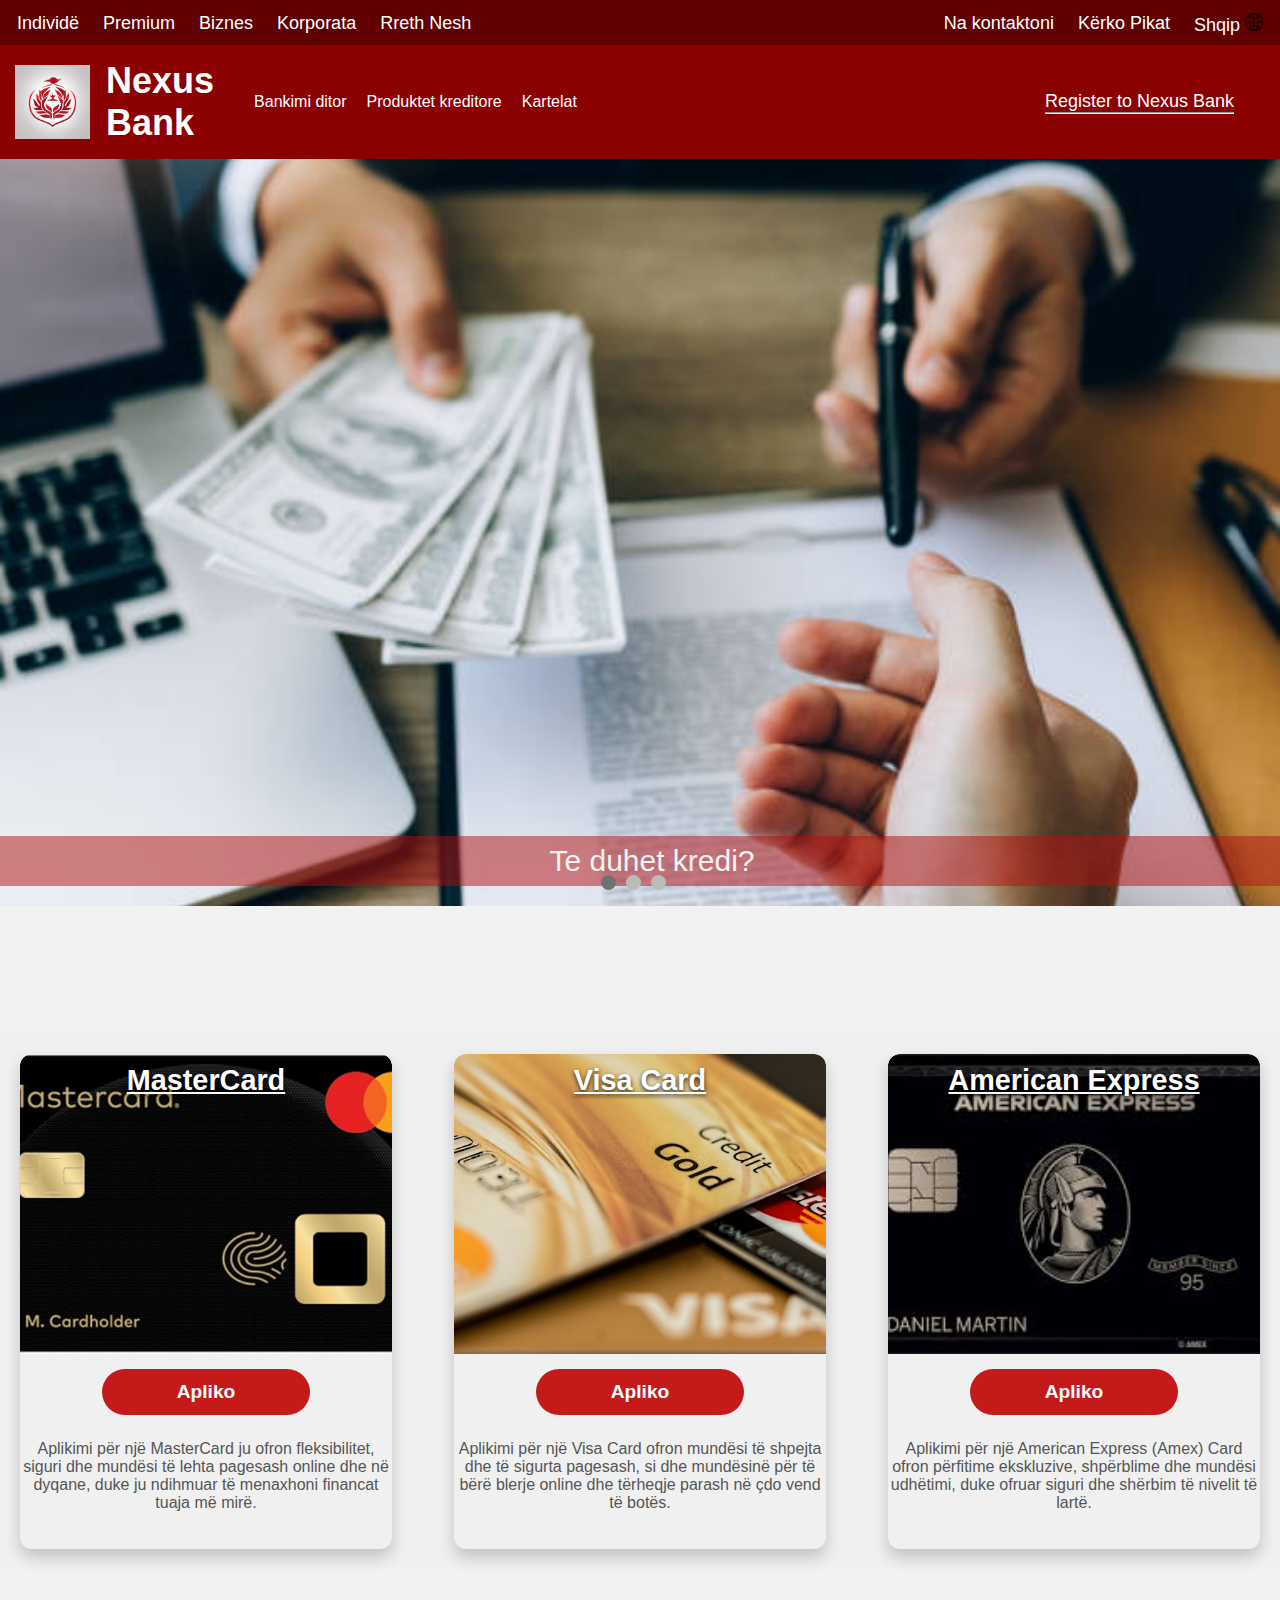
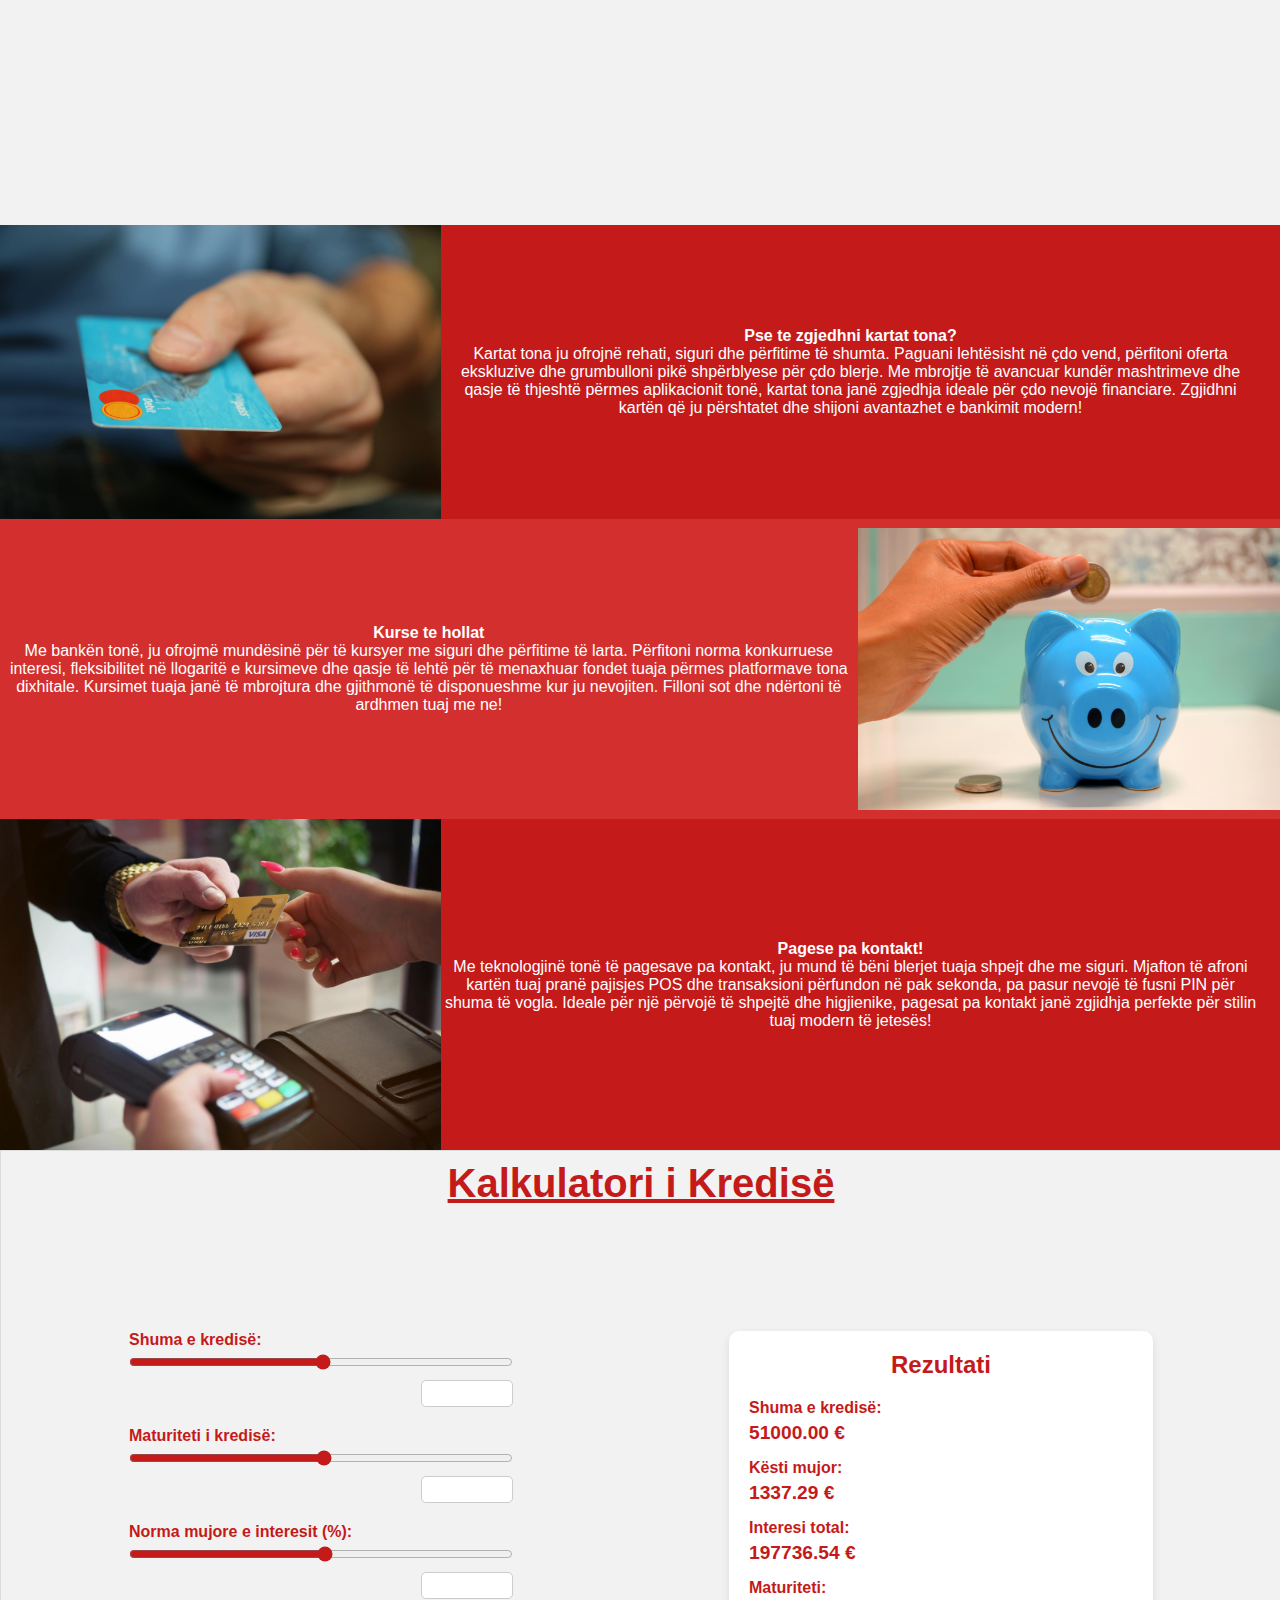
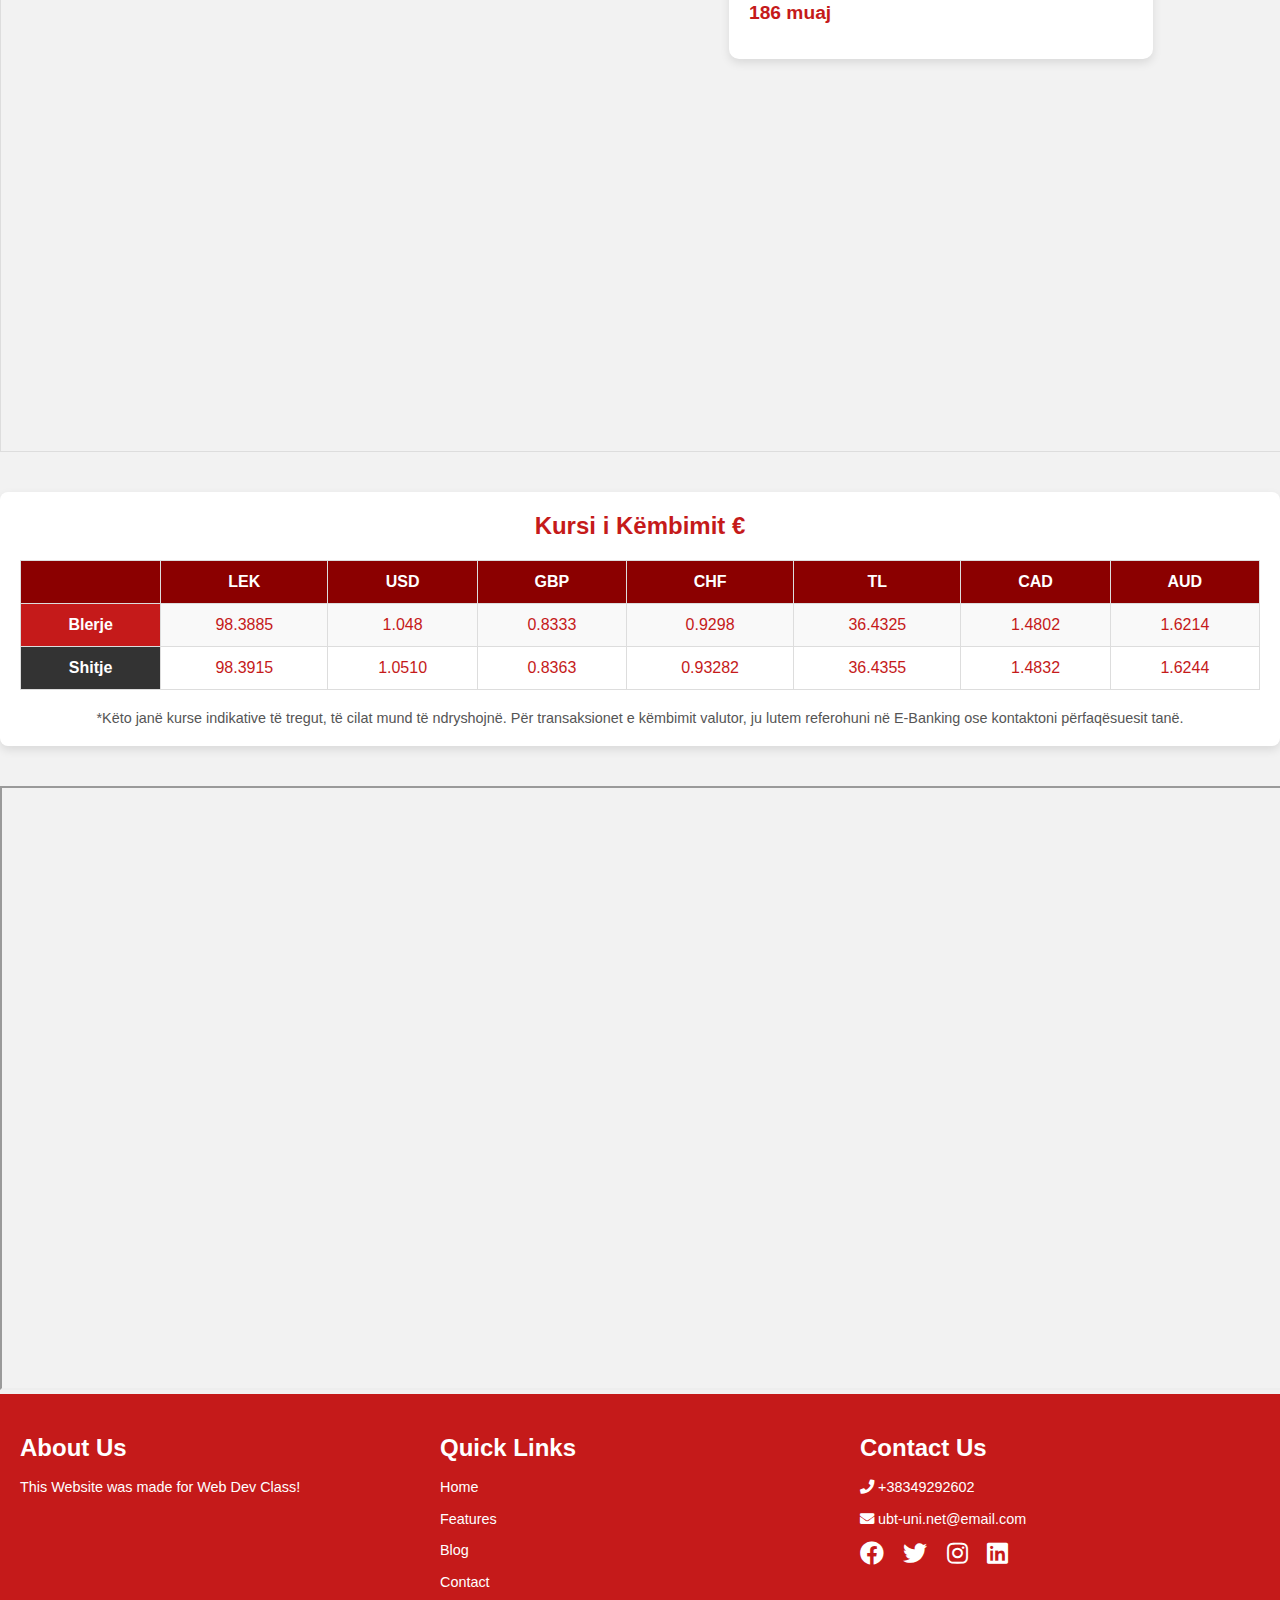
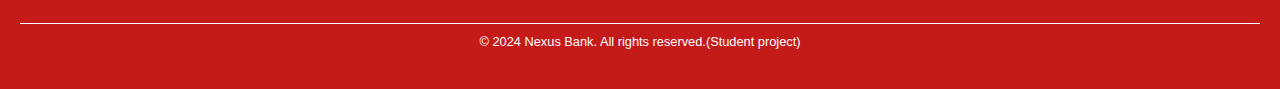
==== index.html @ 70f0bf5a "small changes" ====
<!DOCTYPE html>
<html lang="en">
<head>
    <meta charset="UTF-8">
    <meta name="viewport" content="width=device-width, initial-scale=1.0">
    <link rel="stylesheet" href="CSS/style.css">
    <link rel="stylesheet" href="https://cdnjs.cloudflare.com/ajax/libs/font-awesome/5.15.4/css/all.min.css">
    <title>Nexus Bank - Home</title>
</head>
<body>
    <div id="nav-bar">
        <ul id="nav-bar-ul1">
            <li><a href="index.html">Individë</a></li>
            <li><a href="">Premium</a></li>
            <li><a href="">Biznes</a></li>
            <li><a href="">Korporata</a></li>
            <li><a href="">Rreth Nesh</a></li>
        </ul>

        <ul id="nav-bar-ul2">
           <a href="kontakt.html"> <li>Na kontaktoni</li></a>
            <li><a href="pikat.html">Kërko Pikat</a></li>
            <li>Shqip <img src="images/world.png" alt="" width="18px" ></li>
        </ul>
    </div>

    <!-- ==================== header ================================= -->

    <div id="header">
        
        <img id="header-img" src="images/logo.png" alt="Nexus Logo" width="75px">
        <ul id="header-ul1">
            <li><h1>Nexus</h1></li>
            <li><h1>Bank</h1></li>
        </ul>
        
        <ul id="header-ul2">
            <li><a href="">Bankimi ditor</a></li>
            <li><a href="">Produktet kreditore</a></li>
            <li><a href="">Kartelat</a></li>
        </ul>

        <div id="register">
            <a href="">Register to Nexus Bank</a>
            <hr>
        </div>
    </div>

    <!-- ----------------------------------------------------------------- Slide show ---------------------------------------------------- -->

    <div class="slideshow-container">
        <div class="mySlides fade">
           
            <img src="images/header.jpg" alt="Slide 1">
            <div class="text">Te duhet kredi?</div>
        </div>
        <div class="mySlides fade">
           
            <img src="images/header2.jpg" alt="Slide 2">
            <div class="text">Eja merre me interesin me te vogel</div>
        </div>
        <div class="mySlides fade">
         
            <img src="images/header3.jpg" alt="Slide 3">
            <div class="text">Tek ne, banka me e mire</div>
        </div>
    </div>
    <div class="dots-container">
        <span class="dot"></span>
        <span class="dot"></span>
        <span class="dot"></span>
    </div>

    <div id="kards-section">
        <div class="kard">
            <div class="kard-image-container">
                <img src="images/Master.jpg" alt="Master Card">
                <h1 class="h1-general">MasterCard</h1>
            </div>
            <button class="apply-btn">Apliko</button>
            <p>
                Aplikimi për një MasterCard ju ofron fleksibilitet, siguri dhe mundësi të lehta pagesash online dhe në dyqane, duke ju ndihmuar të menaxhoni financat tuaja më mirë.
            </p>
        </div>
    
        <div class="kard">
            <div class="kard-image-container">
                <img src="images/visa.jpg" alt="Visa Card">
                <h1 class="h1-general">Visa Card</h1>
            </div>
            <button class="apply-btn">Apliko</button>
            <p>
                Aplikimi për një Visa Card ofron mundësi të shpejta dhe të sigurta pagesash, si dhe mundësinë për të bërë blerje online dhe tërheqje parash në çdo vend të botës.
            </p>
        </div>
    
        <div class="kard">
            <div class="kard-image-container">
                <img src="images/amex.jpeg" alt="American Express">
                <h1 class="h1-general">American Express</h1>
            </div>
            <button class="apply-btn">Apliko</button>
            <p>
                Aplikimi për një American Express (Amex) Card ofron përfitime ekskluzive, shpërblime dhe mundësi udhëtimi, duke ofruar siguri dhe shërbim të nivelit të lartë.
            </p>
        </div>
    </div>
    <!-- bruh what? -->
    <div id="Services" >
        <ul style="list-style-type: none;">
            <div class="ServicesContainer">
                <img src="images/Services.jpg" alt="Services">
                    <li id="wrap"> 
                <div id="wrap"> <b>Pse te zgjedhni kartat tona?</b><br> Kartat tona ju ofrojnë rehati, siguri dhe përfitime të shumta. Paguani lehtësisht në çdo vend, përfitoni oferta ekskluzive dhe grumbulloni pikë shpërblyese për çdo blerje. Me mbrojtje të avancuar kundër mashtrimeve dhe qasje të thjeshtë përmes aplikacionit tonë, kartat tona janë zgjedhja ideale për çdo nevojë financiare. Zgjidhni kartën që ju përshtatet dhe shijoni avantazhet e bankimit modern!</div></li>
                </div>
              
        
     <div class=" ServicesContainerRight">
             <div id="wrap"><li><b>Kurse te hollat</b><br> Me bankën tonë, ju ofrojmë mundësinë për të kursyer me siguri dhe përfitime të larta. Përfitoni norma konkurruese interesi, fleksibilitet në llogaritë e kursimeve dhe qasje të lehtë për të menaxhuar fondet tuaja përmes platformave tona dixhitale. Kursimet tuaja janë të mbrojtura dhe gjithmonë të disponueshme kur ju nevojiten. Filloni sot dhe ndërtoni të ardhmen tuaj me ne!</li>
              </div>
                <img src="images/Savings.jpg" alt="Savings">
    </div>
    <div class="ServicesContainer" id="Us">
        <img src="images/NoContact.jpg "alt="Contactless">
           <div id="wrap">
              <li id="wrap"><b>Pagese pa kontakt! <br></b> Me teknologjinë tonë të pagesave pa kontakt, ju mund të bëni blerjet tuaja shpejt dhe me siguri. Mjafton të afroni kartën tuaj pranë pajisjes POS dhe transaksioni përfundon në pak sekonda, pa pasur nevojë të fusni PIN për shuma të vogla. Ideale për një përvojë të shpejtë dhe higjienike, pagesat pa kontakt janë zgjidhja perfekte për stilin tuaj modern të jetesës!</li>
            </ul>
          </div>
    </div>
</div>
<!-- Kalkulatori i interesit kujdessssss -->
<div id="Kalkulatori">
    <h1 class="h1-general">Kalkulatori i Kredisë</h1>
    <div id="TeDhenat">
        <div class="input-group">
            <label for="shuma-kredise">Shuma e kredisë:</label>
            <input type="range" id="shuma-kredise" min="1000" max="100000" step="1000">
            <input type="number" id="shuma-value" min="1000" max="100000" step="1000">
        </div>
        <div class="input-group">
            <label for="maturiteti-kredise">Maturiteti i kredisë:</label>
            <input type="range" id="maturiteti-kredise" min="6" max="360" step="6">
            <input type="number" id="maturiteti-value" min="6" max="360" step="6">
        </div>
        <div class="input-group">
            <label for="norma-interesit">Norma mujore e interesit (%):</label>
            <input type="range" id="norma-interesit" min="0.1" max="5" step="0.1">
            <input type="number" id="norma-value" min="0.1" max="5" step="0.1">
        </div>
    </div>
    <div id="Rezultati">
        <div id="RezMajtas">
            <h2>Rezultati</h2>
            <p>Shuma e kredisë:</p>
            <span id="shuma-output">-</span>
            <p>Kësti mujor:</p>
            <span id="kesti-output">-</span>
            <p>Interesi total:</p>
            <span id="interesi-output">-</span>
            <p>Maturiteti:</p>
            <span id="maturiteti-output">-</span>
        </div>
    </div>
</div>
<div class="kontenieri-kembimit">
    <h2>Kursi i Këmbimit <span class="simboli-valuta">€</span></h2>
    <table class="tabela-kembimit">
        <thead>
            <tr class="koka">
                <th></th>
                <th>LEK</th>
                <th>USD</th>
                <th>GBP</th>
                <th>CHF</th>
                <th>TL</th>
                <th>CAD</th>
                <th>AUD</th>
            </tr>
        </thead>
        <tbody>
            <tr>
                <td class="blerje">Blerje</td>
                <td>98.3885</td>
                <td>1.048</td>
                <td>0.8333</td>
                <td>0.9298</td>
                <td>36.4325</td>
                <td>1.4802</td>
                <td>1.6214</td>
            </tr>
            <tr>
                <td class="shitje">Shitje</td>
                <td>98.3915</td>
                <td>1.0510</td>
                <td>0.8363</td>
                <td>0.93282</td>
                <td>36.4355</td>
                <td>1.4832</td>
                <td>1.6244</td>
            </tr>
        </tbody>
    </table>
    <p class="shpjegim">
        *Këto janë kurse indikative të tregut, të cilat mund të ndryshojnë. Për transaksionet e këmbimit valutor, ju lutem referohuni në E-Banking ose kontaktoni përfaqësuesit tanë.
    </p>
</div>
<div id="google-map">
    <iframe 
        src="https://www.google.com/maps/embed?pb=!1m18!1m12!1m3!1d1744.7927805994777!2d21.14742556350628!3d42.65330236146237!2m3!1f0!2f0!3f0!3m2!1i1024!2i768!4f13.1!3m3!1m2!1s0x13549ef3f69baacb%3A0xf864a269cc75e908!2sDukagjini%20Residence!5e0!3m2!1sen!2s!4v1732571826972!5m2!1sen!2s"
        width="100%"
        height="600px"

        allowfullscreen=""
        loading="lazy"
        referrerpolicy="no-referrer-when-downgrade">
    </iframe>
</div>
<footer>
    <div class="footer-container">
        
        <div class="footer-section about">
            <h2>About Us</h2>
            <p>This Website was made for Web Dev Class!</p>
        </div>

       
        <div class="footer-section links">
            <h2>Quick Links</h2>
            <ul>
                <li><a href="#">Home</a></li>
                <li><a href="#">Features</a></li>
                <li><a href="#">Blog</a></li>
                <li><a href="#">Contact</a></li>
            </ul>
        </div>

        
        <div class="footer-section contact">
            <h2>Contact Us</h2>
            <p><i class="fas fa-phone"></i> +38349292602</p>
            <p><i class="fas fa-envelope"></i> ubt-uni.net@email.com</p>
            <div class="socials">
                <a href="#"><i class="fab fa-facebook"></i></a>
                <a href="#"><i class="fab fa-twitter"></i></a>
                <a href="#"><i class="fab fa-instagram"></i></a>
                <a href="#"><i class="fab fa-linkedin"></i></a>
            </div>
        </div>
    </div>

    
    <div class="footer-bottom">
        <p>&copy; 2024 Nexus Bank. All rights reserved.(Student project)</p>
    </div>
</footer>

    <script src="JS/script.js"></script>
</body>
</html>
---- CSS/style.css ----
html{
    scroll-behavior: smooth;
}
a{
    text-decoration: none;
}
* {
    margin: 0;
    padding: 0;
    color: white;
}

body {
    font-family: Arial, Helvetica, sans-serif;
    background-color: #f2f2f2;
    overflow-x: hidden;
}

#nav-bar {
    background-color: #600000;
    font-size: large;
    display: flex;
    justify-content: space-between;
}

#nav-bar ul{
    list-style-type: none;
    display: flex;
    padding: 5px;
}

#nav-bar li{
    padding: 8px 12px 4px 12px;
}

#nav-bar li:hover {
    background-color:#7e0000;
    border-radius: 15px;
}

/* --------------------------------- Header --------------------------------------------------------------------------- */

#header {
    background-color: #8B0000;
    display: flex;
    font-size: large;
    align-items: center;
    /* justify-content:flex-end; */
}

#header-ul1,#header-ul2,#header-img{
    padding: 15px;
}

#header-ul1{
    list-style-type: none;
    padding-left: 1px;
}

#header-ul2{
    list-style-type: none;
    display: flex;
}

#header-ul2 li{
    padding: 10px;
    font-size:medium;
}

#header-ul2 li:hover {
    background-color: #a10d0d;
    border-radius: 15px;
}

#register {
    margin-left: auto;
    margin-right: 4vh;
    padding: 10px;
    border-radius: 15px; 
}

#register:hover{
    background-color: #a10d0d;
}

#register:active{
    background-color: rgb(122, 16, 16);
}

#header-ul2 li:active{
    background-color: rgb(122, 16, 16);
}

/* ------------------------------------------------------------------------------------------------------------------------------------- */


/* Slideshow */
.slideshow-container {
    position: relative;
    max-width: 100%;
    height: 83vh; 
    overflow: hidden;
    display: flex;
    justify-content: center;
    align-items: center;
}

.slideshow-container img {
    width: 100%; 
    height: 100%;
    object-fit: cover; 
    display: block;
    border-radius: 0;
}

.mySlides {
    display: none;
    width: 100%;
    height: 100%;
}

.text {
    color: #f2f2f2;
    font-size: 30px;
    padding: 8px 12px;
    position: absolute;
    bottom: 20px;
    width: 100%;
    text-align: center;
    background-color: rgba(177, 16, 16, 0.5);
}

.dots-container {
    display: flex;
    justify-content: center;
    position: absolute;
    bottom: 10px;
    width: 99%;
}

.dot {
    cursor: pointer;
    height: 15px;
    width: 15px;
    margin: 0 5px;
    background-color: #bbb;
    border-radius: 50%;
    display: inline-block;
    transition: background-color 0.6s ease;
}

.active, .dot:hover {
    background-color: #717171;
}

.fade {
    animation-name: fade;
    animation-duration: 1.5s;
}
/* qikko osht per kredit kardat*/
#kards-section {
    margin-top: 10%;
    display: flex;
    flex-wrap: wrap;
    justify-content: space-between;
    gap: 20px;
    padding: 20px;
    background-color: #f0f0f0;
    text-align: center;
}

.kard {
    flex: 1;
    max-width: 30%;
    min-width: 280px;
    position: relative;
    overflow: hidden;
    border-radius: 12px;
    box-shadow: 0 8px 16px rgba(0, 0, 0, 0.2);
    background-color: transparent; 
    transition: transform 0.3s ease, box-shadow 0.3s ease;
    
}

.kard:hover {
    transform: translateY(-10px);
    box-shadow: 0 16px 32px rgba(0, 0, 0, 0.3);
    
}

.kard-image-container {
    position: relative;
    width: 100%;
    height: 300px; 
    overflow: hidden;
    border-radius: 12px 12px 0 0;
}

.kard-image-container img {
    width: 100%;
    height: 100%;
    object-fit: cover; 
}

.kard-image-container h1 {
    position: absolute;
    bottom: 10px;
    left: 50%;
    transform: translateX(-50%);
    font-size: 1.8em;
    color: white;
    text-shadow: 0 2px 4px rgba(0, 0, 0, 0.8);
    margin: 0;
    z-index: 2;
}

.apply-btn {
    margin: 15px auto;

    padding: 12px 20%; 
    background-color: rgb(197, 26, 26);
    color: white;
    font-size: 1.2em;
    font-weight: bold;
    border: none;
    border-radius: 40px;
    cursor: pointer;
    transition: background-color 0.3s ease, transform 0.3s ease;
}

.apply-btn:hover {
    background-color: rgb(172, 25, 25);
    transform: scale(1.05);
}

.kard p {
    margin: 10px 0 0;
    font-size: 1em;
    color: #555;
    padding-bottom: 10%;
}
/* qitu osht per services */
#Services{
    margin-top: 20%;
    background-color:  #C51A1A;
    color: white;
}
#Services img{
    margin: 0;
    padding: 0;
    max-width: 35%;
    object-fit: contain;

}
.ServicesContainer {
    display: flex;
    justify-content: flex-end;
    align-items: center;     
    
    padding-right: 20px; 
    text-wrap: wrap;

}
#wrap    {
    text-align: center;
    text-wrap: wrap;
   }
.ServicesContainerRight {

 
    background-color:#D32F2F ;
    color: white;
    display: flex;
    justify-content: space-between; 
    align-items: center; 
    height: 300px;
    /* padding: 0 20px; */

}
.ServicesContainerRight img {
    margin: 0;
    padding: 0;
    width: 33%;
   
}
/* Kalkulatori */
#Kalkulatori {
    width: 100%;
    height: 100vh;
    display: flex;
    flex-direction: column;
    align-items: center;
    justify-content: center;
    position: relative;
    color: rgb(197, 26, 26); /* Primary accent color */
    border: 1px solid #ddd; /* Small border for visual separation */
}

/* Header */
.h1-general {
    font-size: 2.5em;
    color: rgb(197, 26, 26);
    text-align: center;
    text-decoration: underline;
    position: absolute;
    top: 10px;
    width: 100%;
}

/* Input section (right side) */
#TeDhenat {
    position: absolute;
    left: 10%; 
    top: 20%;
    width: 30%;
}

.input-group {
    margin-bottom: 20px;
    display: flex;
    flex-direction: column;
}

label {
    font-weight: bold;
    color: rgb(197, 26, 26); 
    margin-bottom: 5px;
}

input[type="range"] {
    width: 100%;
    margin-bottom: 10px;
    accent-color: rgb(197, 26, 26); 
}

input[type="number"] {
    width: 80px;
    padding: 5px;
    border: 1px solid #ccc;
    border-radius: 5px;
    color: rgb(197, 26, 26);
    text-align: right;
    margin-left: auto; 
}


#Rezultati {
    position: absolute;
    right: 10%; 
    top: 20%;
    width: 30%;
    background-color: white;
    color: rgb(197, 26, 26);
    
    border-radius: 10px;
    padding: 20px;
    box-shadow: 0 4px 10px rgba(0, 0, 0, 0.1);
}

#RezMajtas {
    display: flex;
    flex-direction: column;
}

#Rezultati h2 {
    text-align: center;
    margin-bottom: 20px;
    color: rgb(197, 26, 26); 
}

#Rezultati p {
    font-weight: bold;
    color: rgb(197, 26, 26); 

    margin-bottom: 5px;
}

#Rezultati span {
    font-size: 1.2em;
    font-weight: bold;
    color: rgb(197, 26, 26); 
    margin-bottom: 15px;
}
/* Kembimi */

.kontenieri-kembimit {
    /* max-width: 800px; */
    margin: 40px auto;
    padding: 20px;
    background-color: #fff;
    border-radius: 8px;
    box-shadow: 0 4px 10px rgba(0, 0, 0, 0.1);
}



.kontenieri-kembimit h2 {
    text-align: center;
    color: #C51A1A;
    margin-bottom: 20px;
}

.simboli-valuta {
    color: #C51A1A;
    font-weight: bold;
}

.tabela-kembimit {
    width: 100%;
    border-collapse: collapse;
    margin-bottom: 20px;
}

.tabela-kembimit th,
.tabela-kembimit td {
    text-align: center;
    padding: 12px;
    border: 1px solid #ddd;
    font-size: 1em;
    
}
.tabela-kembimit td {
color: #C51A1A;}
.tabela-kembimit .koka {
    background-color: #8B0000;
    color: white;
}

.tabela-kembimit .blerje {
    background-color: #C51A1A;
    color: white;
    font-weight: bold;
}

.tabela-kembimit .shitje {
    background-color: #333;
    color: white;
    font-weight: bold;
}

.tabela-kembimit tbody tr:nth-child(odd) {
    background-color: #f9f9f9;
}

.tabela-kembimit tbody tr:nth-child(even) {
    background-color: #fff;
}

.shpjegim {
    font-size: 0.9em;
    color: #555;
    text-align: center;
}

/*========================================================= footeri =========================================================*/

footer {
    background-color: rgb(197, 26, 26);
    color: #fff;
    padding: 40px 20px;
}

.footer-container {
    display: flex;
    flex-wrap: wrap;
    justify-content: space-between;
    gap: 20px;
}

.footer-section {
    flex: 1;
    min-width: 250px;
}

.footer-section h2 {
    font-size: 1.5em;
    margin-bottom: 15px;
}

.footer-section p,
.footer-section li {
    font-size: 0.9em;
    margin-bottom: 10px;
    line-height: 1.5;
}

.footer-section ul {
    list-style-type: none;
    padding: 0;
}

.footer-section a {
    text-decoration: none;
    color: #fff;
    transition: color 0.3s;
}

.footer-section a:hover {
    color: #ffd700; /* Golden hover effect */
}

.socials a {
    color: #fff;
    margin-right: 15px;
    font-size: 1.5em;
    transition: transform 0.3s;
}

.socials a:hover {
    transform: scale(1.2);
}

/* Footer Bottom */
.footer-bottom {
    text-align: center;
    margin-top: 20px;
    font-size: 0.8em;
    border-top: 1px solid #fff;
    padding-top: 10px;
    color: #ddd;
}
.scroll-to-top {
    position: fixed;
    bottom: 20px;
    right: 20px;
    background-color: rgb(197, 26, 26);
    color: #fff;
    border: none;
    border-radius: 50%;
    width: 40px;
    height: 40px;
    cursor: pointer;
    font-size: 1.2em;
    display: none;
    justify-content: center;
    align-items: center;
}
/* Per telefon rezulotion */

@keyframes fade {
    from {opacity: 0.4}
    to {opacity: 1}
}

@media (max-width: 768px) {
    .text {
        font-size: 14px;
    }
    #kards-section {
        flex-direction: column;
        align-items: center;
    }

    .kard {
        max-width: 90%;
    }
}
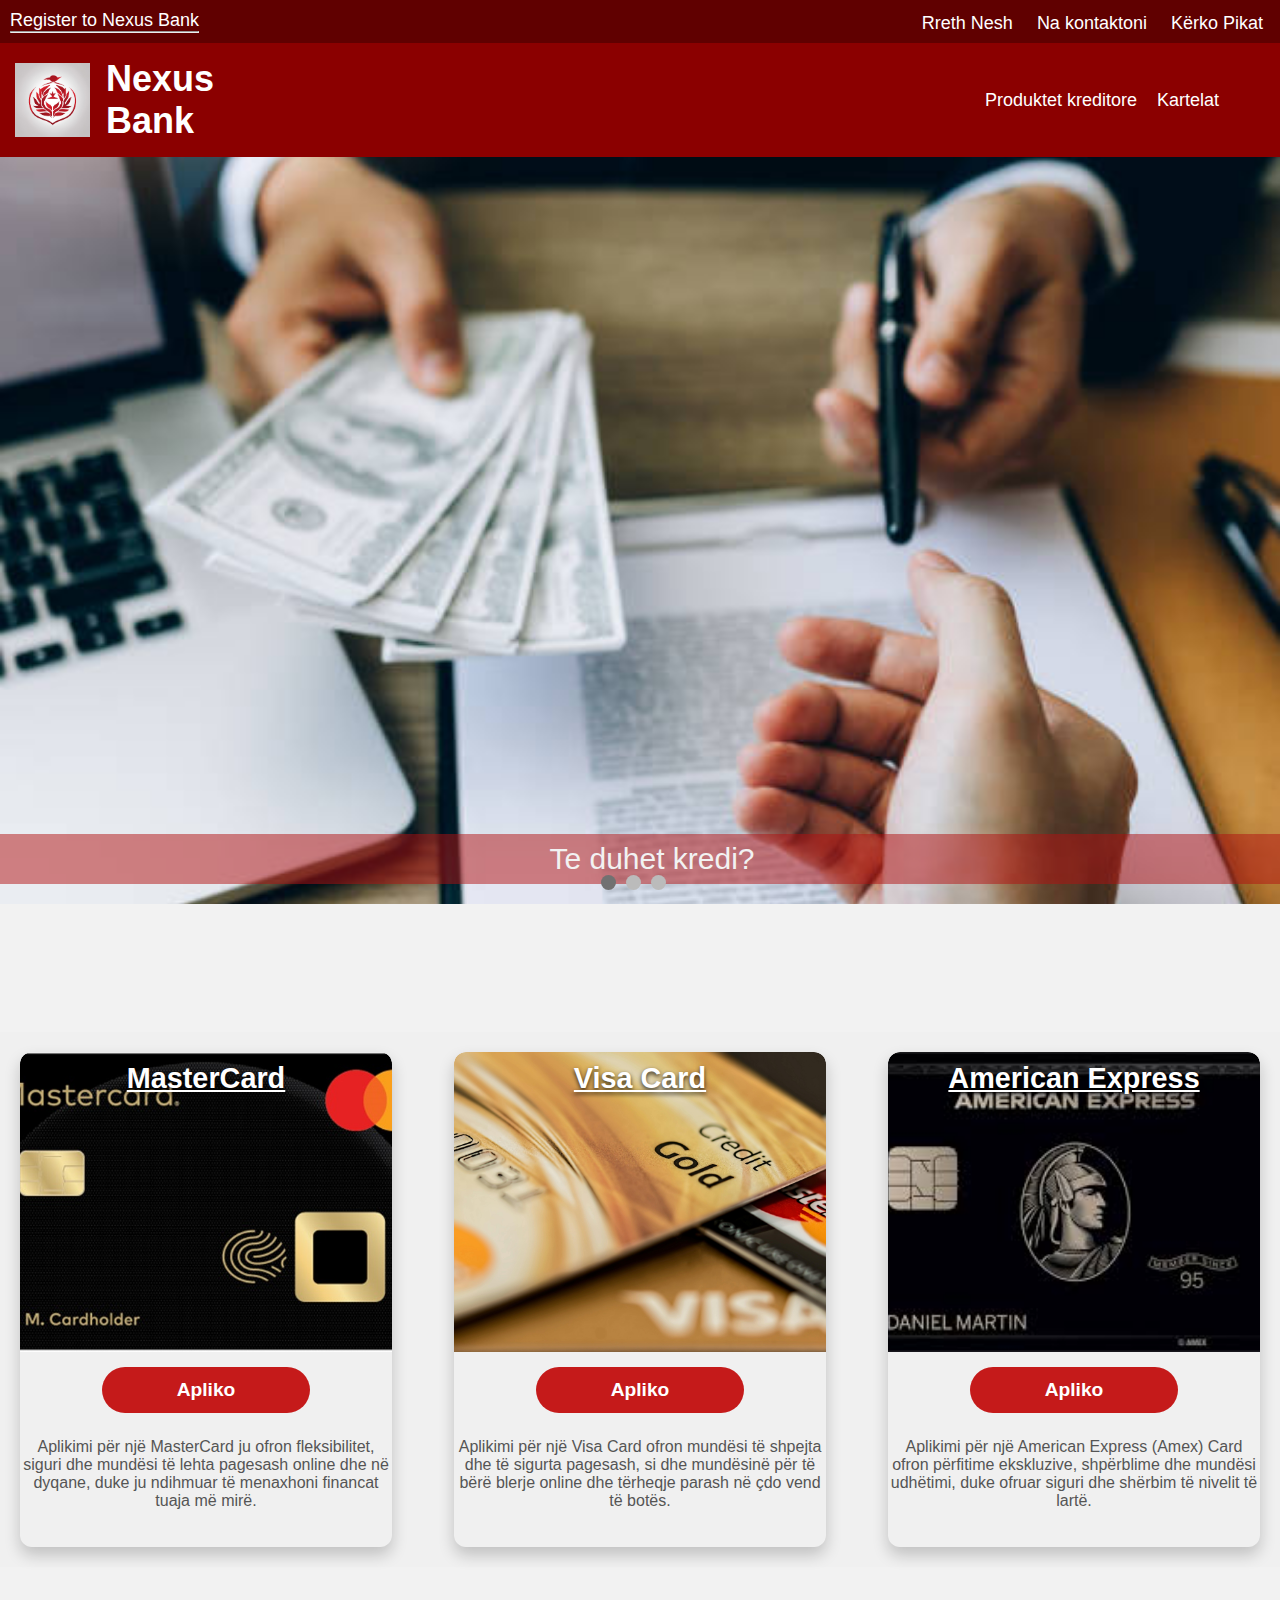
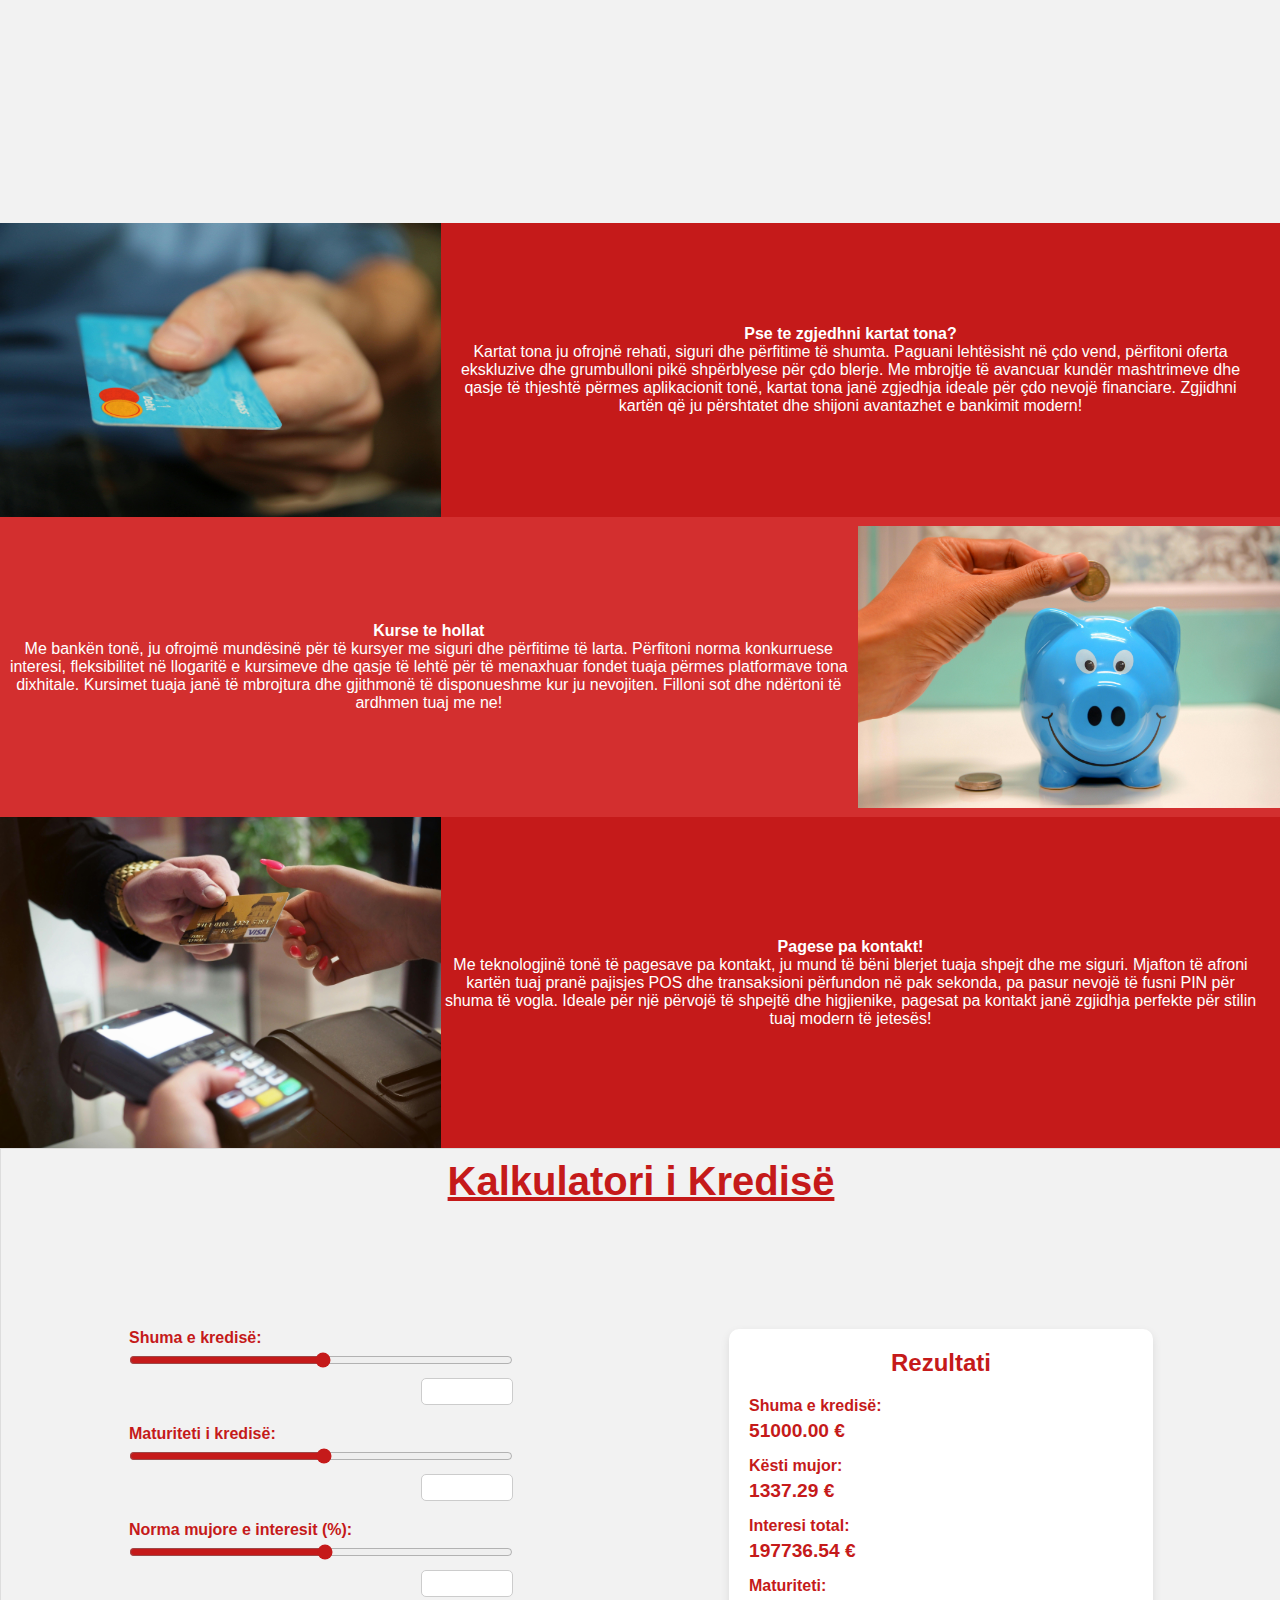
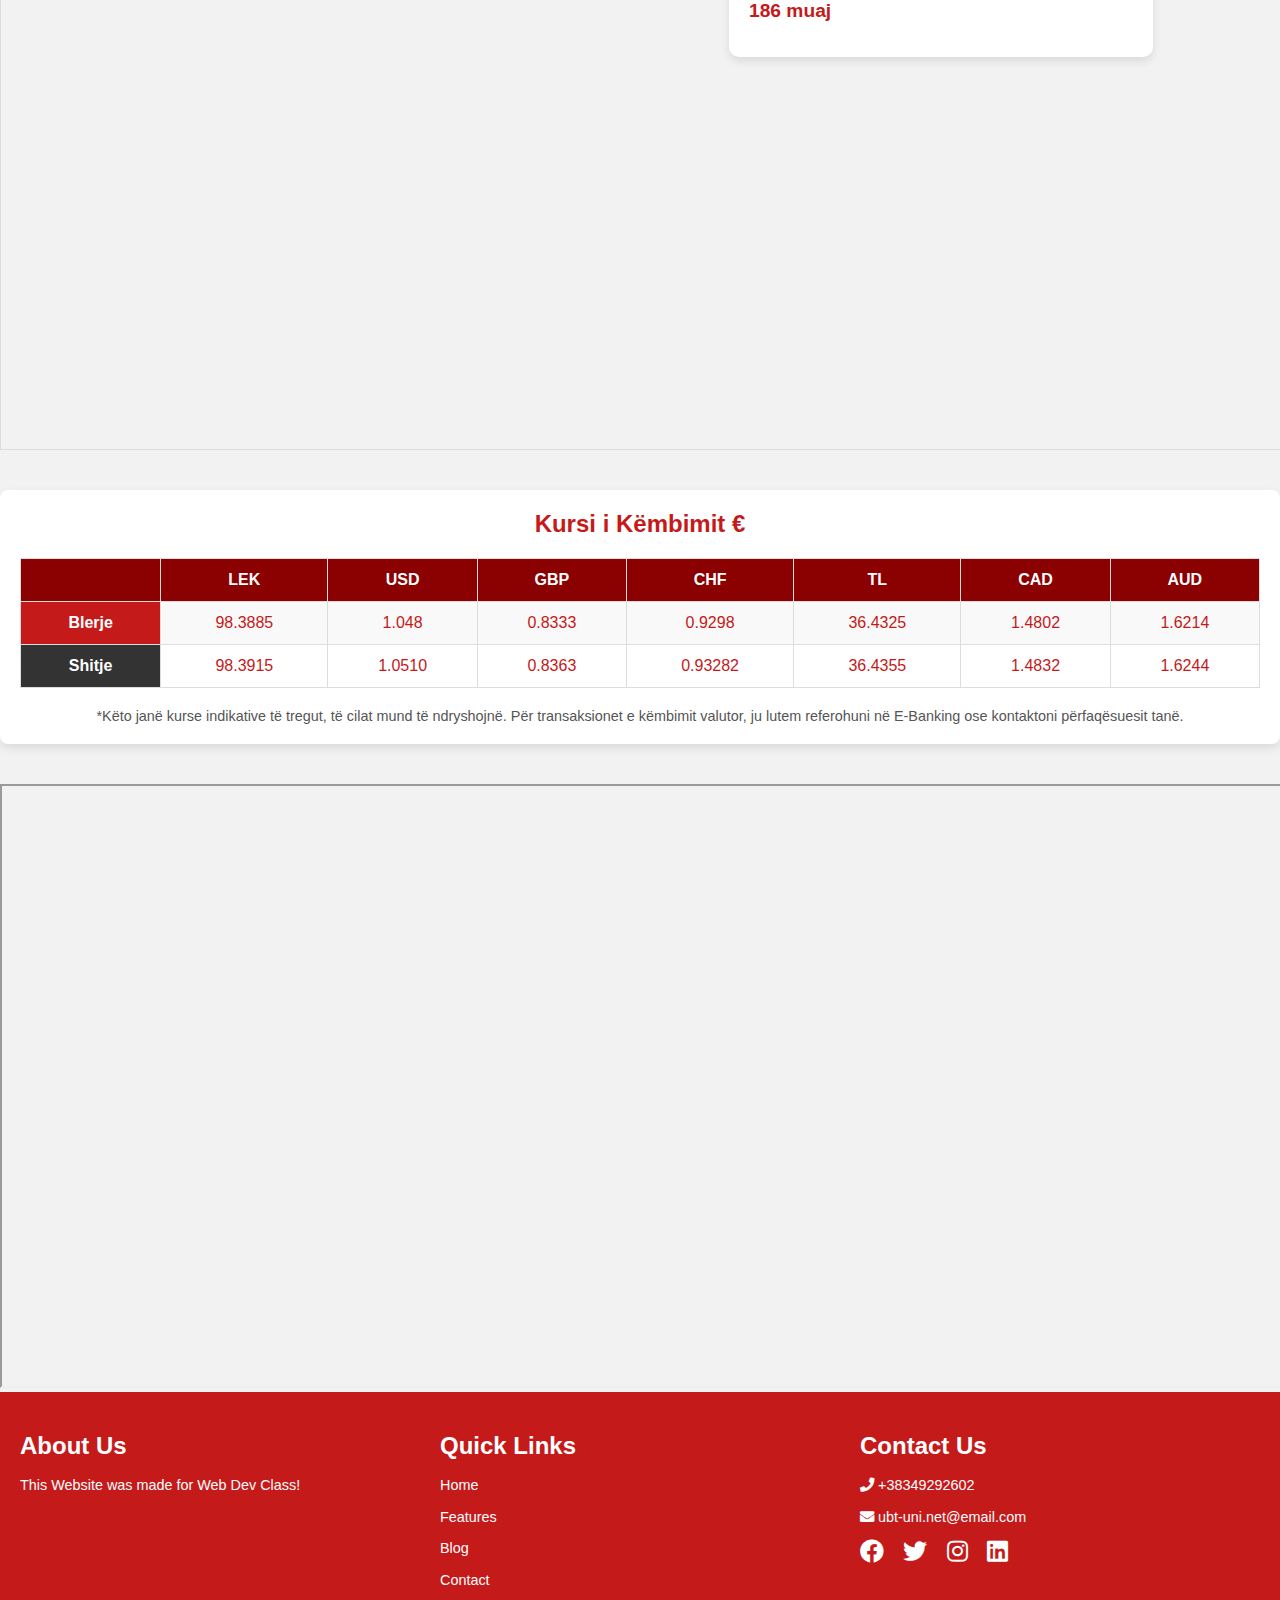
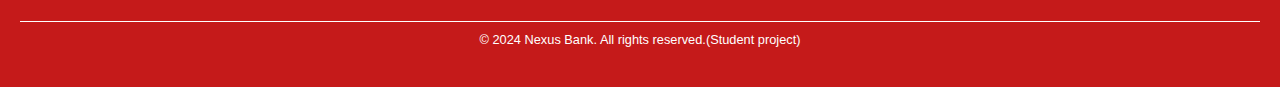
==== commit 40f77f5b: "updating navbar" ====
--- a/index.html
+++ b/index.html
@@ -8,26 +8,24 @@
     <title>Nexus Bank - Home</title>
 </head>
 <body>
+
+    <!-- ===================================== navbar ===================================== -->
+
     <div id="nav-bar">
-        <ul id="nav-bar-ul1">
-            <li><a href="index.html">Individë</a></li>
-            <li><a href="">Premium</a></li>
-            <li><a href="">Biznes</a></li>
-            <li><a href="">Korporata</a></li>
+        <div id="register">
+            <a href="">Register to Nexus Bank</a>
+            <hr>
+        </div>
+        <ul>
             <li><a href="">Rreth Nesh</a></li>
+            <li><a href="kontakt.html">Na kontaktoni</a></li>
+            <li><a href="pikat.html">Kërko Pikat</a></li>
         </ul>
-
-        <ul id="nav-bar-ul2">
-           <a href="kontakt.html"> <li>Na kontaktoni</li></a>
-            <li><a href="pikat.html">Kërko Pikat</a></li>
-            <li>Shqip <img src="images/world.png" alt="" width="18px" ></li>
-        </ul>
-    </div>
-
-    <!-- ==================== header ================================= -->
+    </div>
+
+    <!-- ===================================== header ===================================== -->
 
     <div id="header">
-        
         <img id="header-img" src="images/logo.png" alt="Nexus Logo" width="75px">
         <ul id="header-ul1">
             <li><h1>Nexus</h1></li>
@@ -35,15 +33,9 @@
         </ul>
         
         <ul id="header-ul2">
-            <li><a href="">Bankimi ditor</a></li>
             <li><a href="">Produktet kreditore</a></li>
-            <li><a href="">Kartelat</a></li>
+            <li><a href="cards.html">Kartelat</a></li>
         </ul>
-
-        <div id="register">
-            <a href="">Register to Nexus Bank</a>
-            <hr>
-        </div>
     </div>
 
     <!-- ----------------------------------------------------------------- Slide show ---------------------------------------------------- -->
--- a/CSS/style.css
+++ b/CSS/style.css
@@ -3,7 +3,7 @@
 }
 a{
     text-decoration: none;
-}
+} 
 * {
     margin: 0;
     padding: 0;
@@ -45,7 +45,6 @@
     display: flex;
     font-size: large;
     align-items: center;
-    /* justify-content:flex-end; */
 }
 
 #header-ul1,#header-ul2,#header-img{
@@ -60,11 +59,12 @@
 #header-ul2{
     list-style-type: none;
     display: flex;
+    margin-left: auto;
+    margin-right: 4vh;
 }
 
 #header-ul2 li{
     padding: 10px;
-    font-size:medium;
 }
 
 #header-ul2 li:hover {
@@ -72,24 +72,24 @@
     border-radius: 15px;
 }
 
+#header-ul2 li:active{
+    background-color: rgb(122, 16, 16);
+}
+
+
 #register {
-    margin-left: auto;
-    margin-right: 4vh;
     padding: 10px;
     border-radius: 15px; 
 }
 
 #register:hover{
-    background-color: #a10d0d;
+    background-color: #7e0000;
 }
 
 #register:active{
     background-color: rgb(122, 16, 16);
 }
 
-#header-ul2 li:active{
-    background-color: rgb(122, 16, 16);
-}
 
 /* ------------------------------------------------------------------------------------------------------------------------------------- */
 
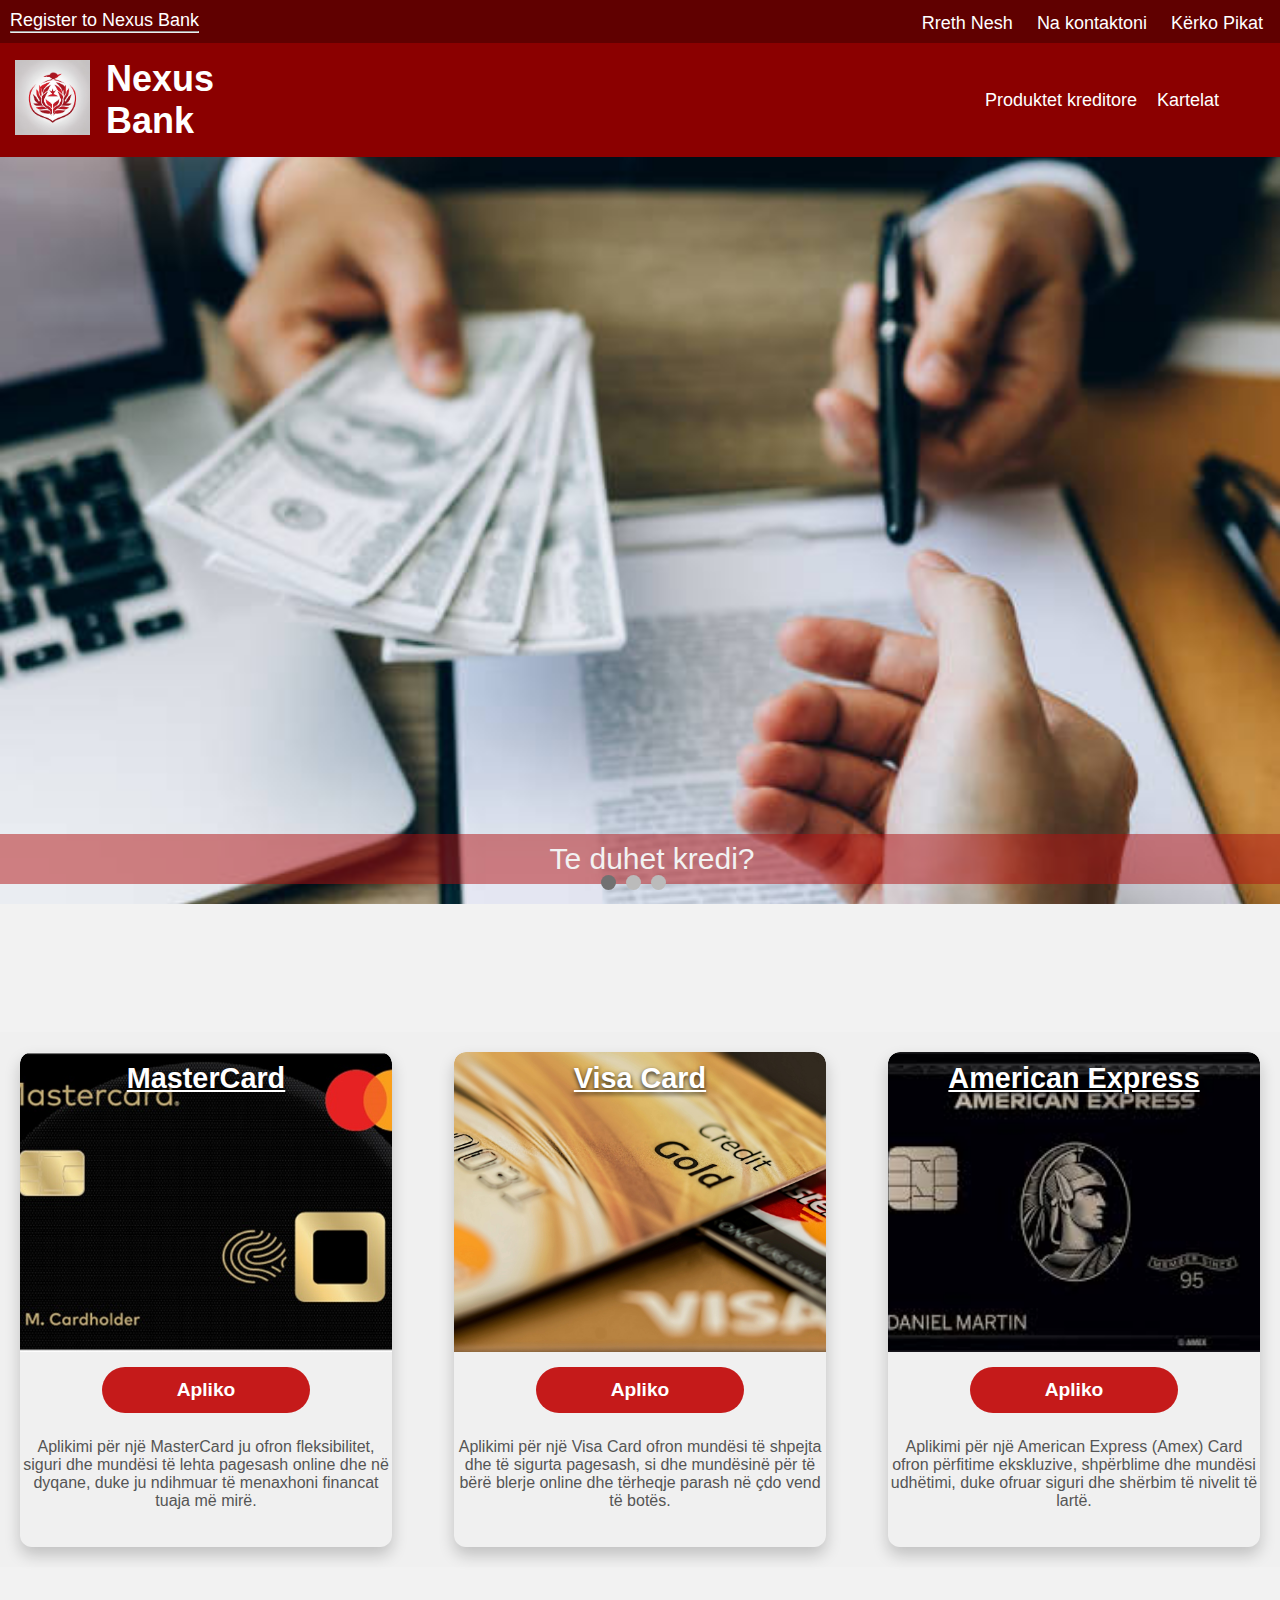
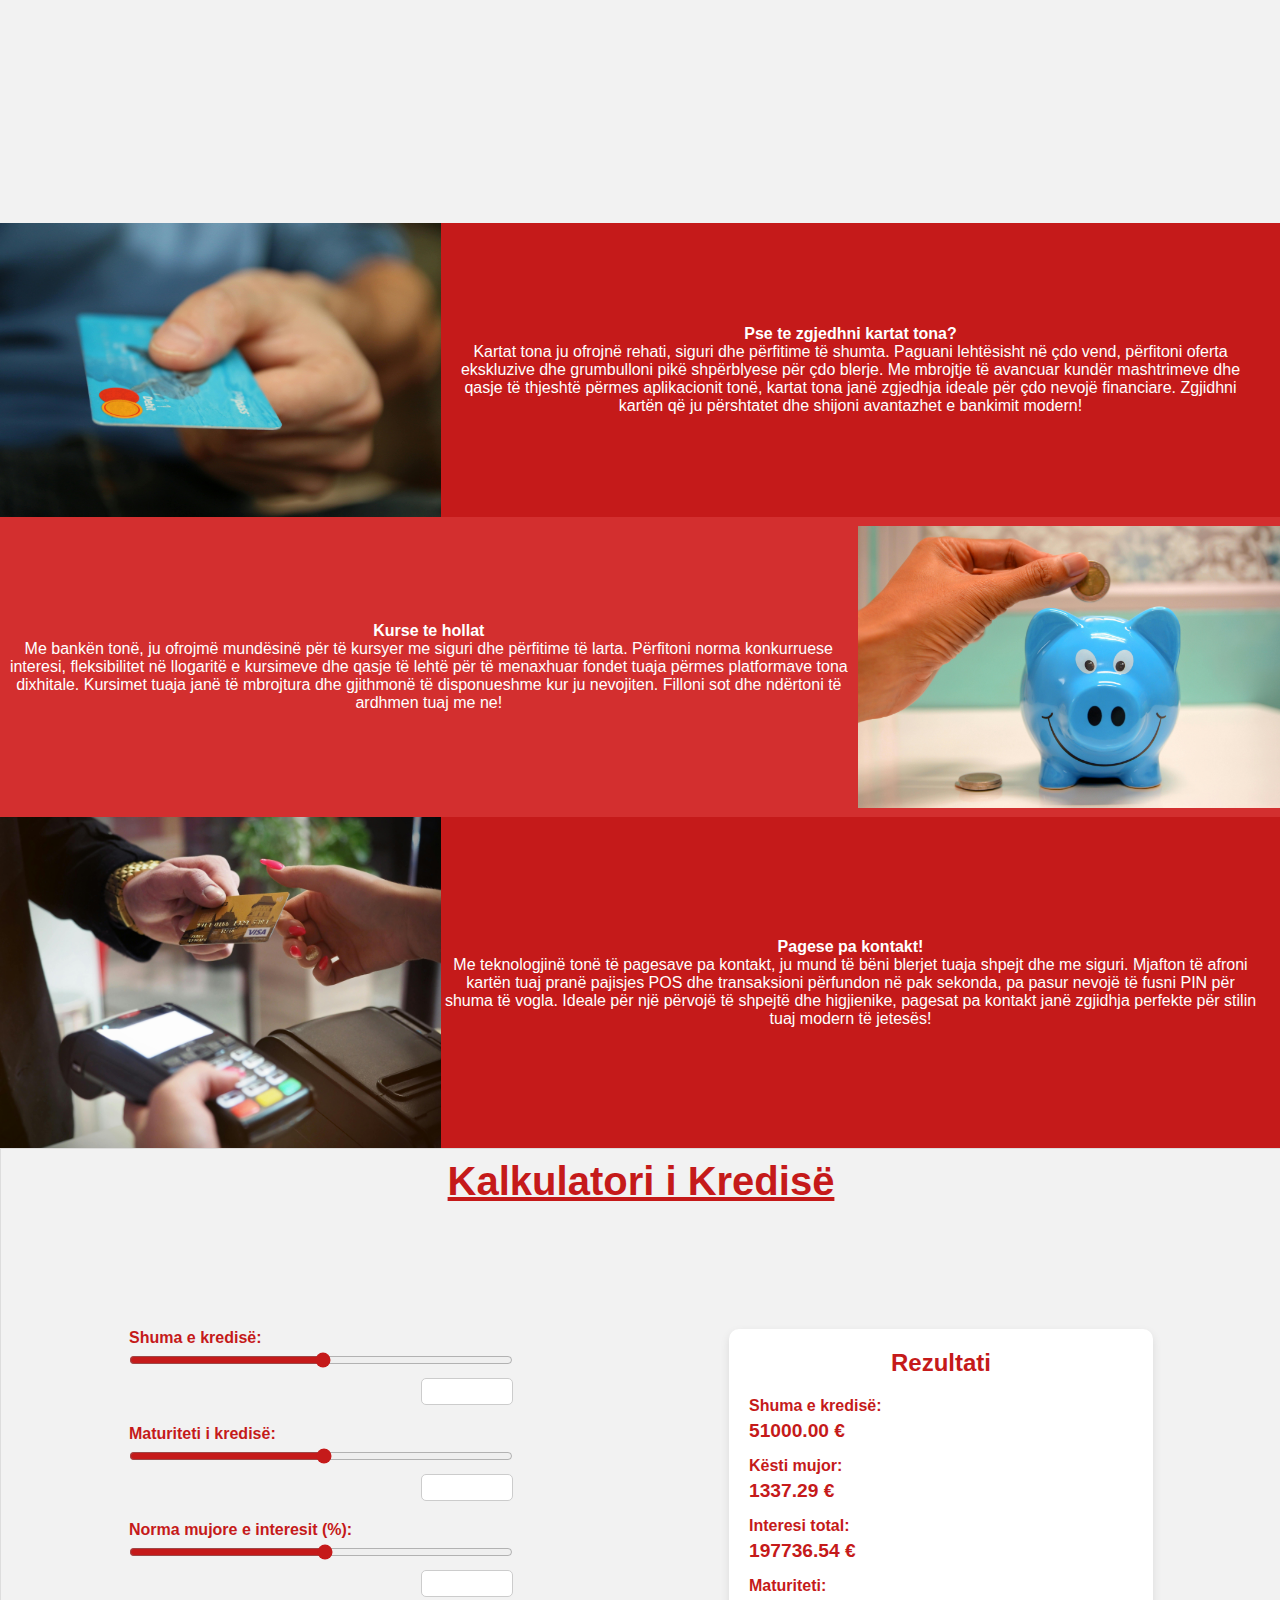
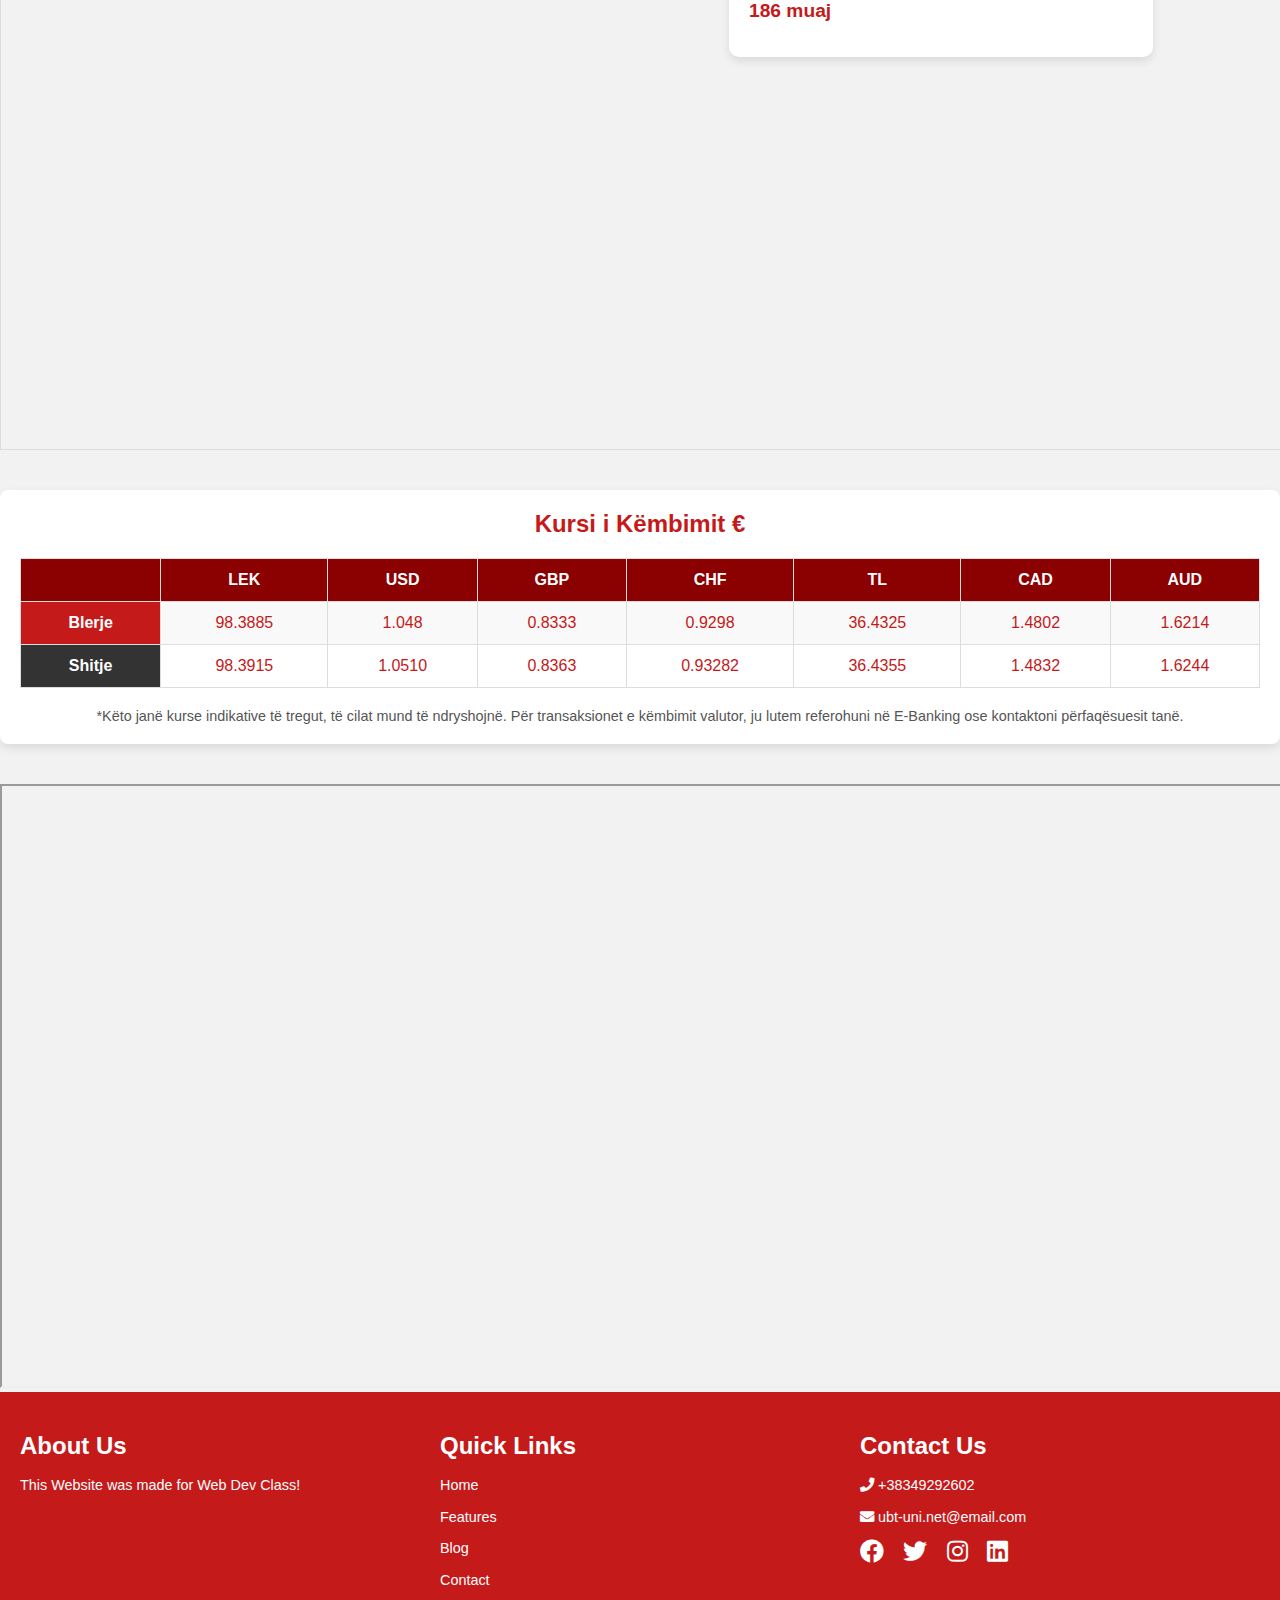
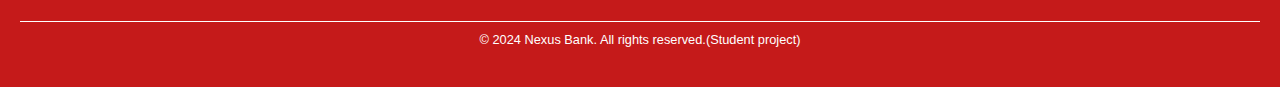
==== commit 34224dca: "updating navbar" ====
--- a/index.html
+++ b/index.html
@@ -26,7 +26,7 @@
     <!-- ===================================== header ===================================== -->
 
     <div id="header">
-        <img id="header-img" src="images/logo.png" alt="Nexus Logo" width="75px">
+        <a href="index.html"><img id="header-img" src="images/logo.png" alt="Nexus Logo" width="75px"></a>
         <ul id="header-ul1">
             <li><h1>Nexus</h1></li>
             <li><h1>Bank</h1></li>
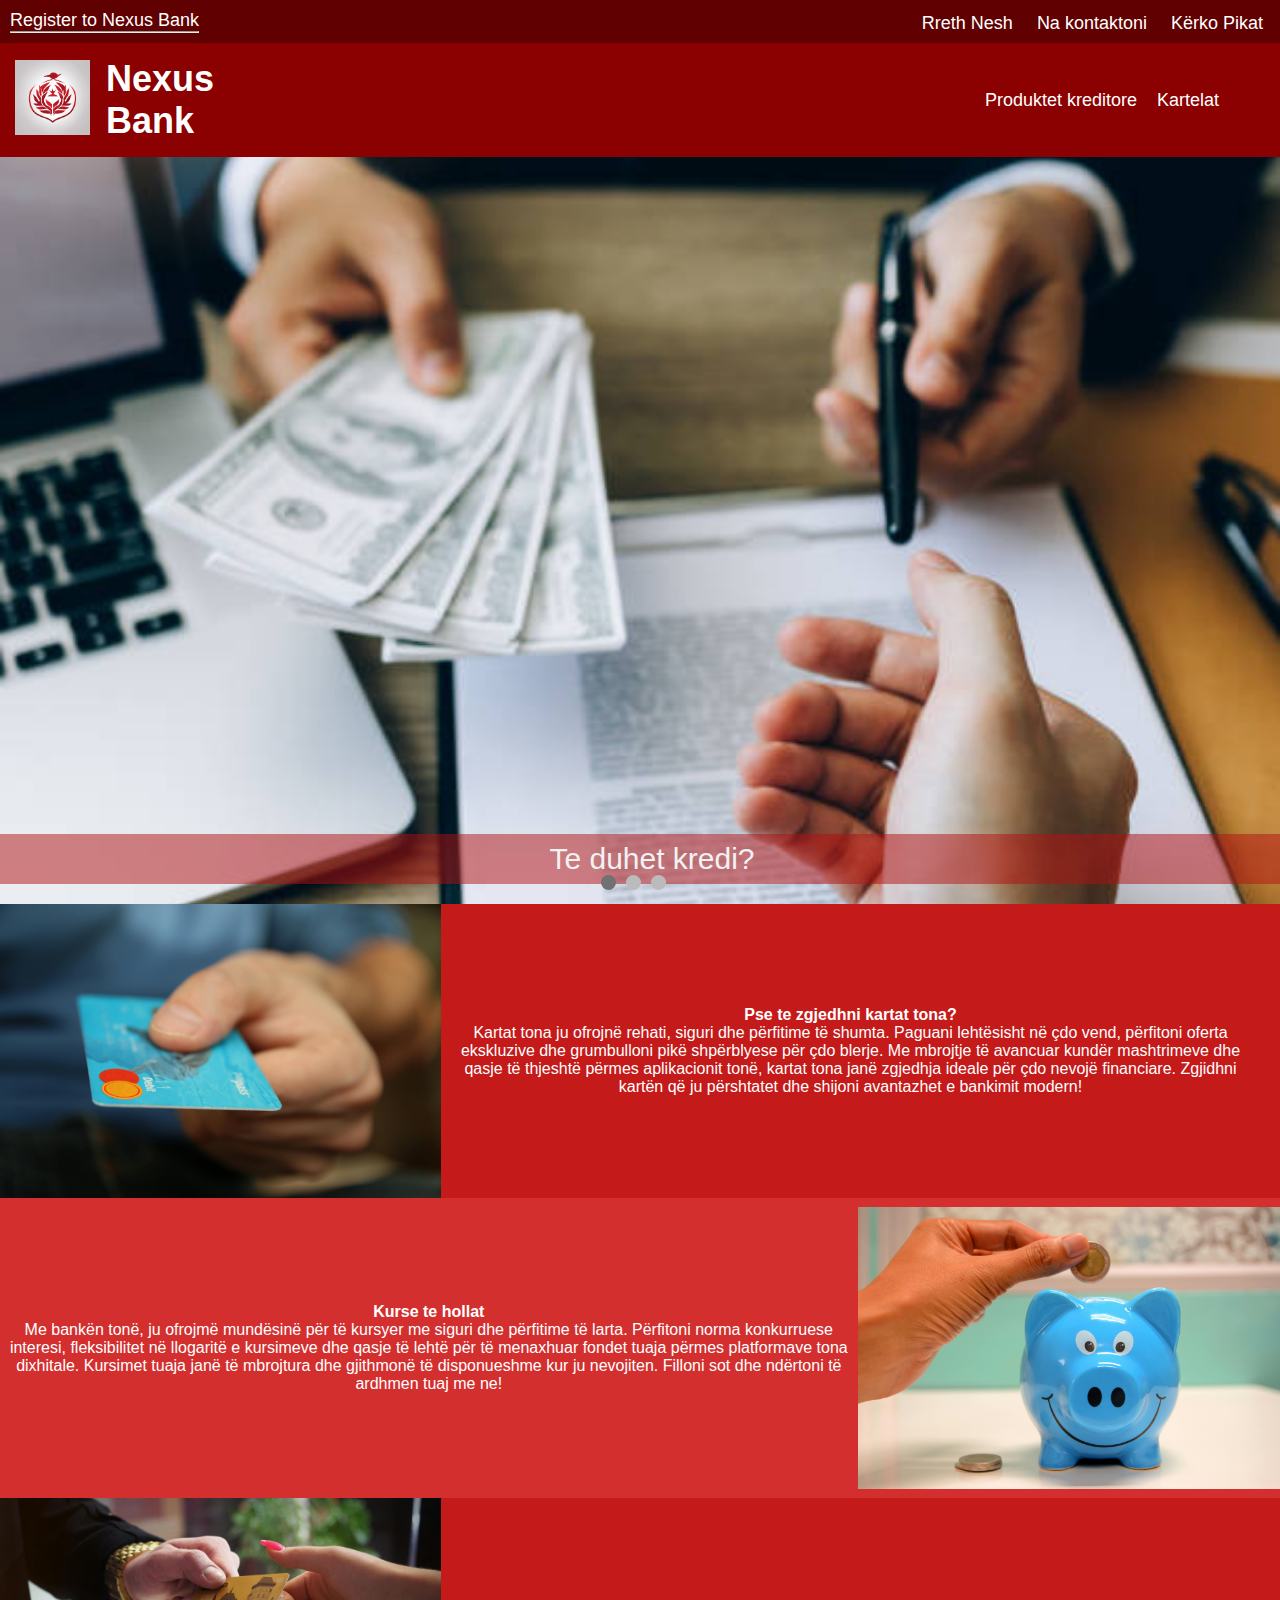
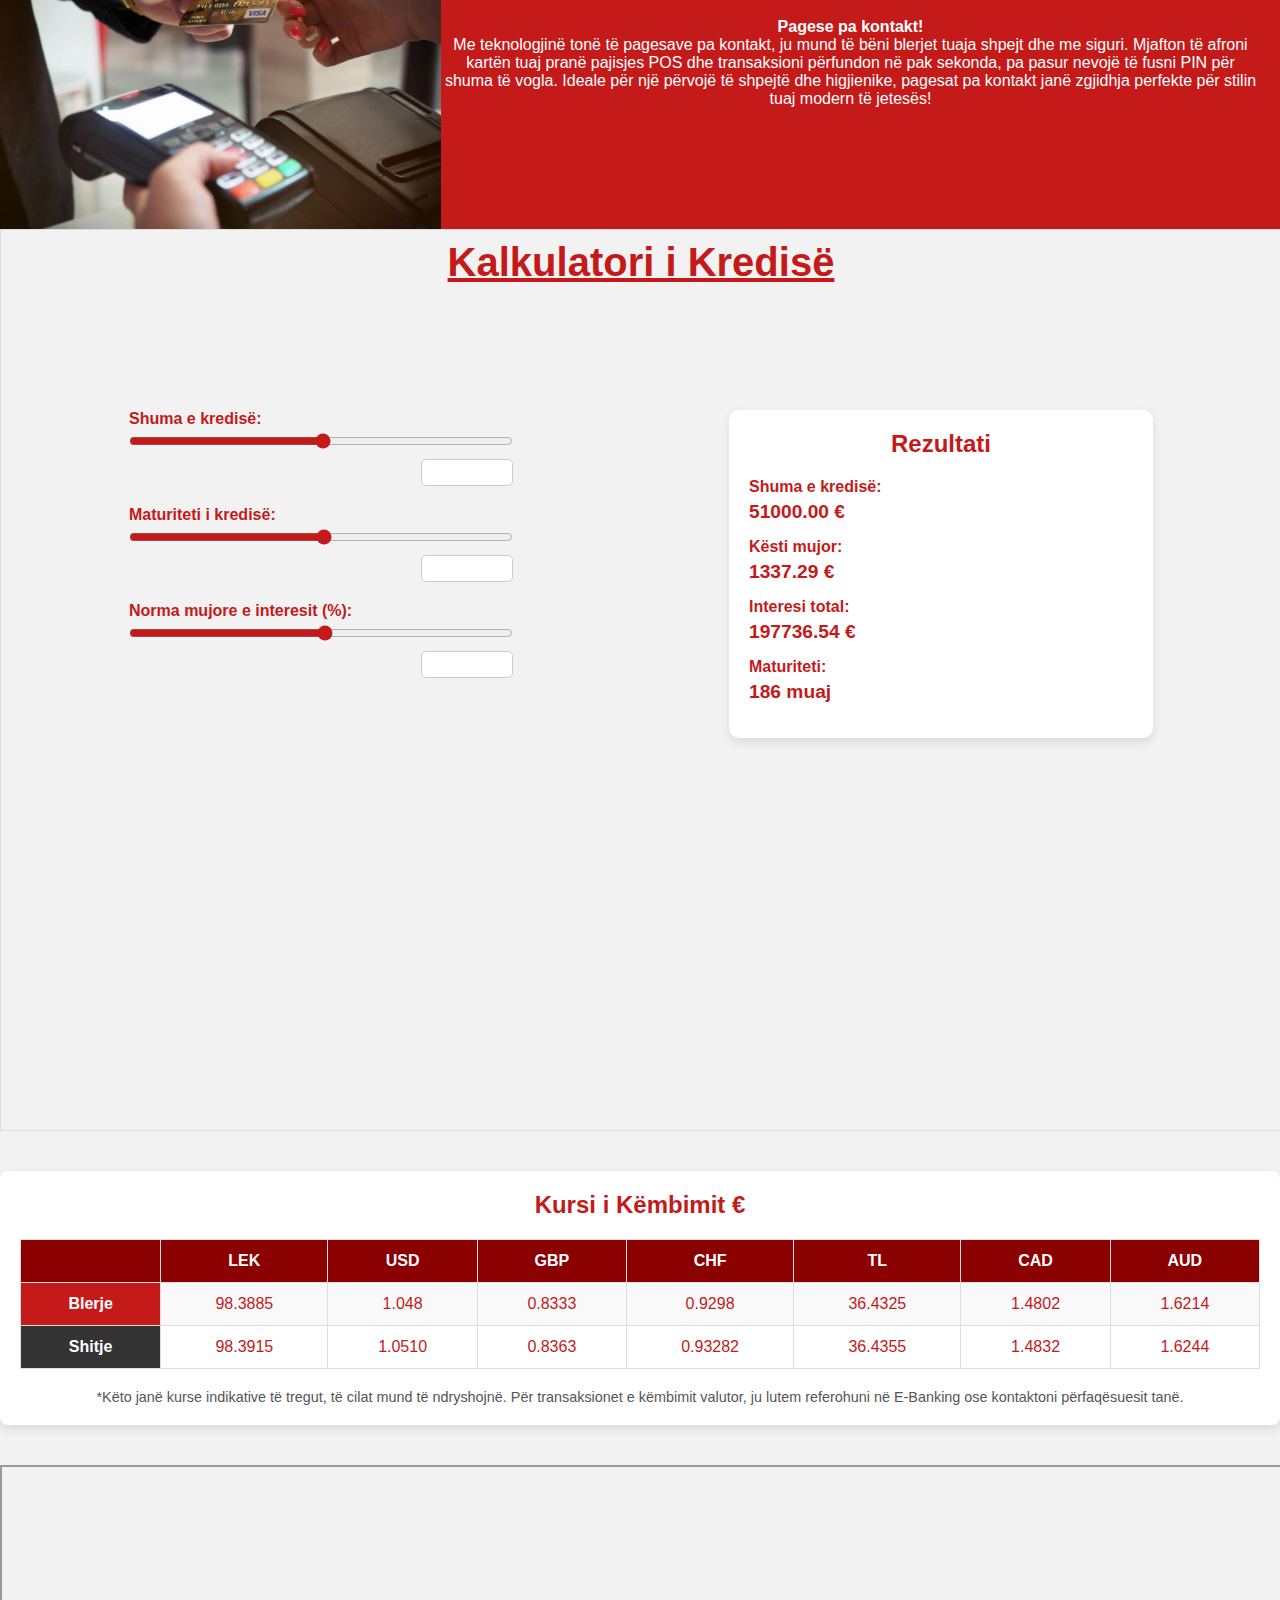
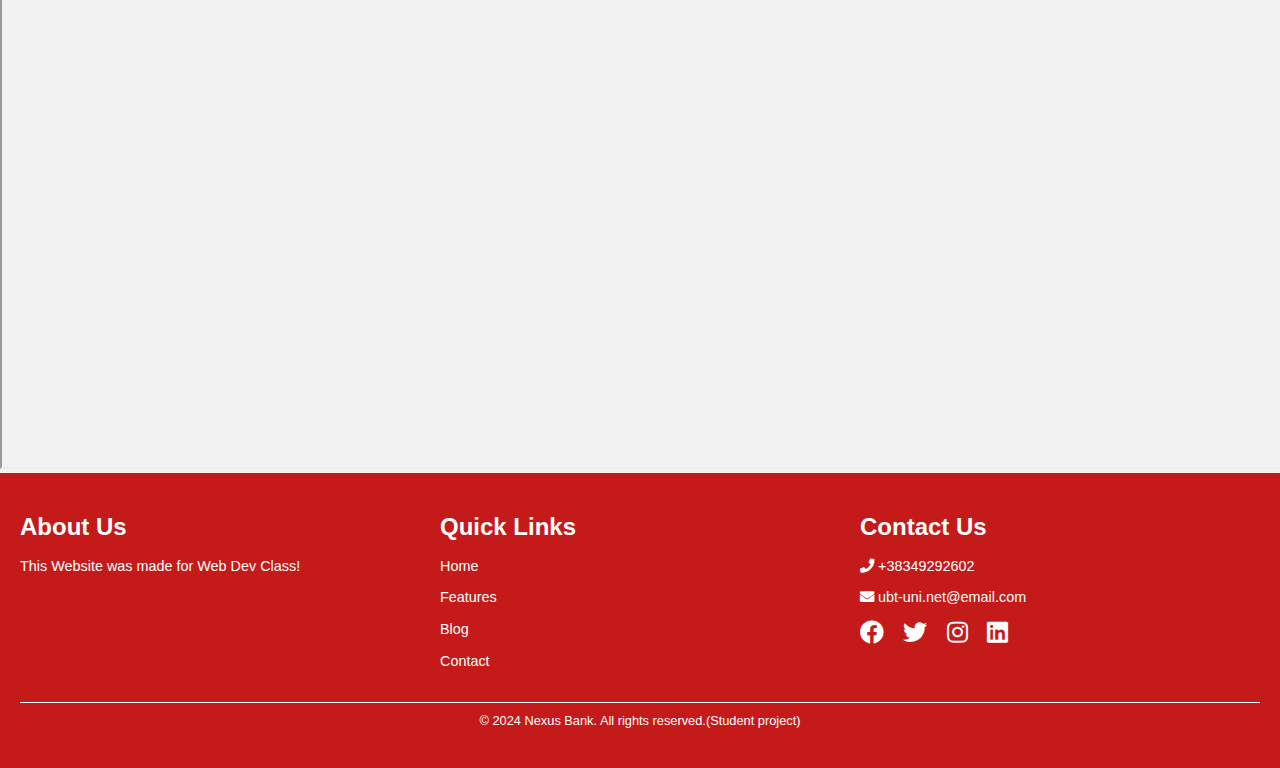
==== commit 5e67e355: "updating index" ====
--- a/index.html
+++ b/index.html
@@ -63,63 +63,45 @@
         <span class="dot"></span>
     </div>
 
-    <div id="kards-section">
-        <div class="kard">
-            <div class="kard-image-container">
-                <img src="images/Master.jpg" alt="Master Card">
-                <h1 class="h1-general">MasterCard</h1>
-            </div>
-            <button class="apply-btn">Apliko</button>
-            <p>
-                Aplikimi për një MasterCard ju ofron fleksibilitet, siguri dhe mundësi të lehta pagesash online dhe në dyqane, duke ju ndihmuar të menaxhoni financat tuaja më mirë.
-            </p>
-        </div>
+    <!-- ========================= add something more ========================= -->
+
     
-        <div class="kard">
-            <div class="kard-image-container">
-                <img src="images/visa.jpg" alt="Visa Card">
-                <h1 class="h1-general">Visa Card</h1>
-            </div>
-            <button class="apply-btn">Apliko</button>
-            <p>
-                Aplikimi për një Visa Card ofron mundësi të shpejta dhe të sigurta pagesash, si dhe mundësinë për të bërë blerje online dhe tërheqje parash në çdo vend të botës.
-            </p>
-        </div>
-    
-        <div class="kard">
-            <div class="kard-image-container">
-                <img src="images/amex.jpeg" alt="American Express">
-                <h1 class="h1-general">American Express</h1>
-            </div>
-            <button class="apply-btn">Apliko</button>
-            <p>
-                Aplikimi për një American Express (Amex) Card ofron përfitime ekskluzive, shpërblime dhe mundësi udhëtimi, duke ofruar siguri dhe shërbim të nivelit të lartë.
-            </p>
-        </div>
-    </div>
+    <!-- ========================= add something more ========================= -->
+
+
     <!-- bruh what? -->
     <div id="Services" >
         <ul style="list-style-type: none;">
             <div class="ServicesContainer">
                 <img src="images/Services.jpg" alt="Services">
                     <li id="wrap"> 
-                <div id="wrap"> <b>Pse te zgjedhni kartat tona?</b><br> Kartat tona ju ofrojnë rehati, siguri dhe përfitime të shumta. Paguani lehtësisht në çdo vend, përfitoni oferta ekskluzive dhe grumbulloni pikë shpërblyese për çdo blerje. Me mbrojtje të avancuar kundër mashtrimeve dhe qasje të thjeshtë përmes aplikacionit tonë, kartat tona janë zgjedhja ideale për çdo nevojë financiare. Zgjidhni kartën që ju përshtatet dhe shijoni avantazhet e bankimit modern!</div></li>
+                        <div id="wrap">
+                            <b>Pse te zgjedhni kartat tona?</b><br> Kartat tona ju ofrojnë rehati, siguri dhe përfitime të shumta. Paguani lehtësisht në çdo vend, përfitoni oferta ekskluzive dhe grumbulloni pikë shpërblyese për çdo blerje. Me mbrojtje të avancuar kundër mashtrimeve dhe qasje të thjeshtë përmes aplikacionit tonë, kartat tona janë zgjedhja ideale për çdo nevojë financiare. Zgjidhni kartën që ju përshtatet dhe shijoni avantazhet e bankimit modern!
+                        </div>
+                    </li>
+            </div>
+              
+            <div class=" ServicesContainerRight">
+                <div id="wrap">
+                    <li>
+                        <b>Kurse te hollat</b><br> Me bankën tonë, ju ofrojmë mundësinë për të kursyer me siguri dhe përfitime të larta. Përfitoni norma konkurruese interesi, fleksibilitet në llogaritë e kursimeve dhe qasje të lehtë për të menaxhuar fondet tuaja përmes platformave tona dixhitale. Kursimet tuaja janë të mbrojtura dhe gjithmonë të disponueshme kur ju nevojiten. Filloni sot dhe ndërtoni të ardhmen tuaj me ne!
+                    </li>
                 </div>
-              
-        
-     <div class=" ServicesContainerRight">
-             <div id="wrap"><li><b>Kurse te hollat</b><br> Me bankën tonë, ju ofrojmë mundësinë për të kursyer me siguri dhe përfitime të larta. Përfitoni norma konkurruese interesi, fleksibilitet në llogaritë e kursimeve dhe qasje të lehtë për të menaxhuar fondet tuaja përmes platformave tona dixhitale. Kursimet tuaja janë të mbrojtura dhe gjithmonë të disponueshme kur ju nevojiten. Filloni sot dhe ndërtoni të ardhmen tuaj me ne!</li>
-              </div>
                 <img src="images/Savings.jpg" alt="Savings">
-    </div>
-    <div class="ServicesContainer" id="Us">
-        <img src="images/NoContact.jpg "alt="Contactless">
-           <div id="wrap">
-              <li id="wrap"><b>Pagese pa kontakt! <br></b> Me teknologjinë tonë të pagesave pa kontakt, ju mund të bëni blerjet tuaja shpejt dhe me siguri. Mjafton të afroni kartën tuaj pranë pajisjes POS dhe transaksioni përfundon në pak sekonda, pa pasur nevojë të fusni PIN për shuma të vogla. Ideale për një përvojë të shpejtë dhe higjienike, pagesat pa kontakt janë zgjidhja perfekte për stilin tuaj modern të jetesës!</li>
-            </ul>
-          </div>
-    </div>
-</div>
+            </div>
+
+            <div class="ServicesContainer" id="Us">
+                <img src="images/NoContact.jpg "alt="Contactless">
+                    <div id="wrap">
+                        <li id="wrap">
+                        <b>Pagese pa kontakt! <br></b> Me teknologjinë tonë të pagesave pa kontakt, ju mund të bëni blerjet tuaja shpejt dhe me siguri. Mjafton të afroni kartën tuaj pranë pajisjes POS dhe transaksioni përfundon në pak sekonda, pa pasur nevojë të fusni PIN për shuma të vogla. Ideale për një përvojë të shpejtë dhe higjienike, pagesat pa kontakt janë zgjidhja perfekte për stilin tuaj modern të jetesës!
+                    </li>
+            </div>
+
+        </ul>
+            <!-- </div>
+        </div> -->
+    </div>
 <!-- Kalkulatori i interesit kujdessssss -->
 <div id="Kalkulatori">
     <h1 class="h1-general">Kalkulatori i Kredisë</h1>
--- a/CSS/style.css
+++ b/CSS/style.css
@@ -157,91 +157,10 @@
     animation-name: fade;
     animation-duration: 1.5s;
 }
-/* qikko osht per kredit kardat*/
-#kards-section {
-    margin-top: 10%;
-    display: flex;
-    flex-wrap: wrap;
-    justify-content: space-between;
-    gap: 20px;
-    padding: 20px;
-    background-color: #f0f0f0;
-    text-align: center;
-}
-
-.kard {
-    flex: 1;
-    max-width: 30%;
-    min-width: 280px;
-    position: relative;
-    overflow: hidden;
-    border-radius: 12px;
-    box-shadow: 0 8px 16px rgba(0, 0, 0, 0.2);
-    background-color: transparent; 
-    transition: transform 0.3s ease, box-shadow 0.3s ease;
-    
-}
-
-.kard:hover {
-    transform: translateY(-10px);
-    box-shadow: 0 16px 32px rgba(0, 0, 0, 0.3);
-    
-}
-
-.kard-image-container {
-    position: relative;
-    width: 100%;
-    height: 300px; 
-    overflow: hidden;
-    border-radius: 12px 12px 0 0;
-}
-
-.kard-image-container img {
-    width: 100%;
-    height: 100%;
-    object-fit: cover; 
-}
-
-.kard-image-container h1 {
-    position: absolute;
-    bottom: 10px;
-    left: 50%;
-    transform: translateX(-50%);
-    font-size: 1.8em;
-    color: white;
-    text-shadow: 0 2px 4px rgba(0, 0, 0, 0.8);
-    margin: 0;
-    z-index: 2;
-}
-
-.apply-btn {
-    margin: 15px auto;
-
-    padding: 12px 20%; 
-    background-color: rgb(197, 26, 26);
-    color: white;
-    font-size: 1.2em;
-    font-weight: bold;
-    border: none;
-    border-radius: 40px;
-    cursor: pointer;
-    transition: background-color 0.3s ease, transform 0.3s ease;
-}
-
-.apply-btn:hover {
-    background-color: rgb(172, 25, 25);
-    transform: scale(1.05);
-}
-
-.kard p {
-    margin: 10px 0 0;
-    font-size: 1em;
-    color: #555;
-    padding-bottom: 10%;
-}
+
 /* qitu osht per services */
 #Services{
-    margin-top: 20%;
+    /* margin-top: 5%; */
     background-color:  #C51A1A;
     color: white;
 }
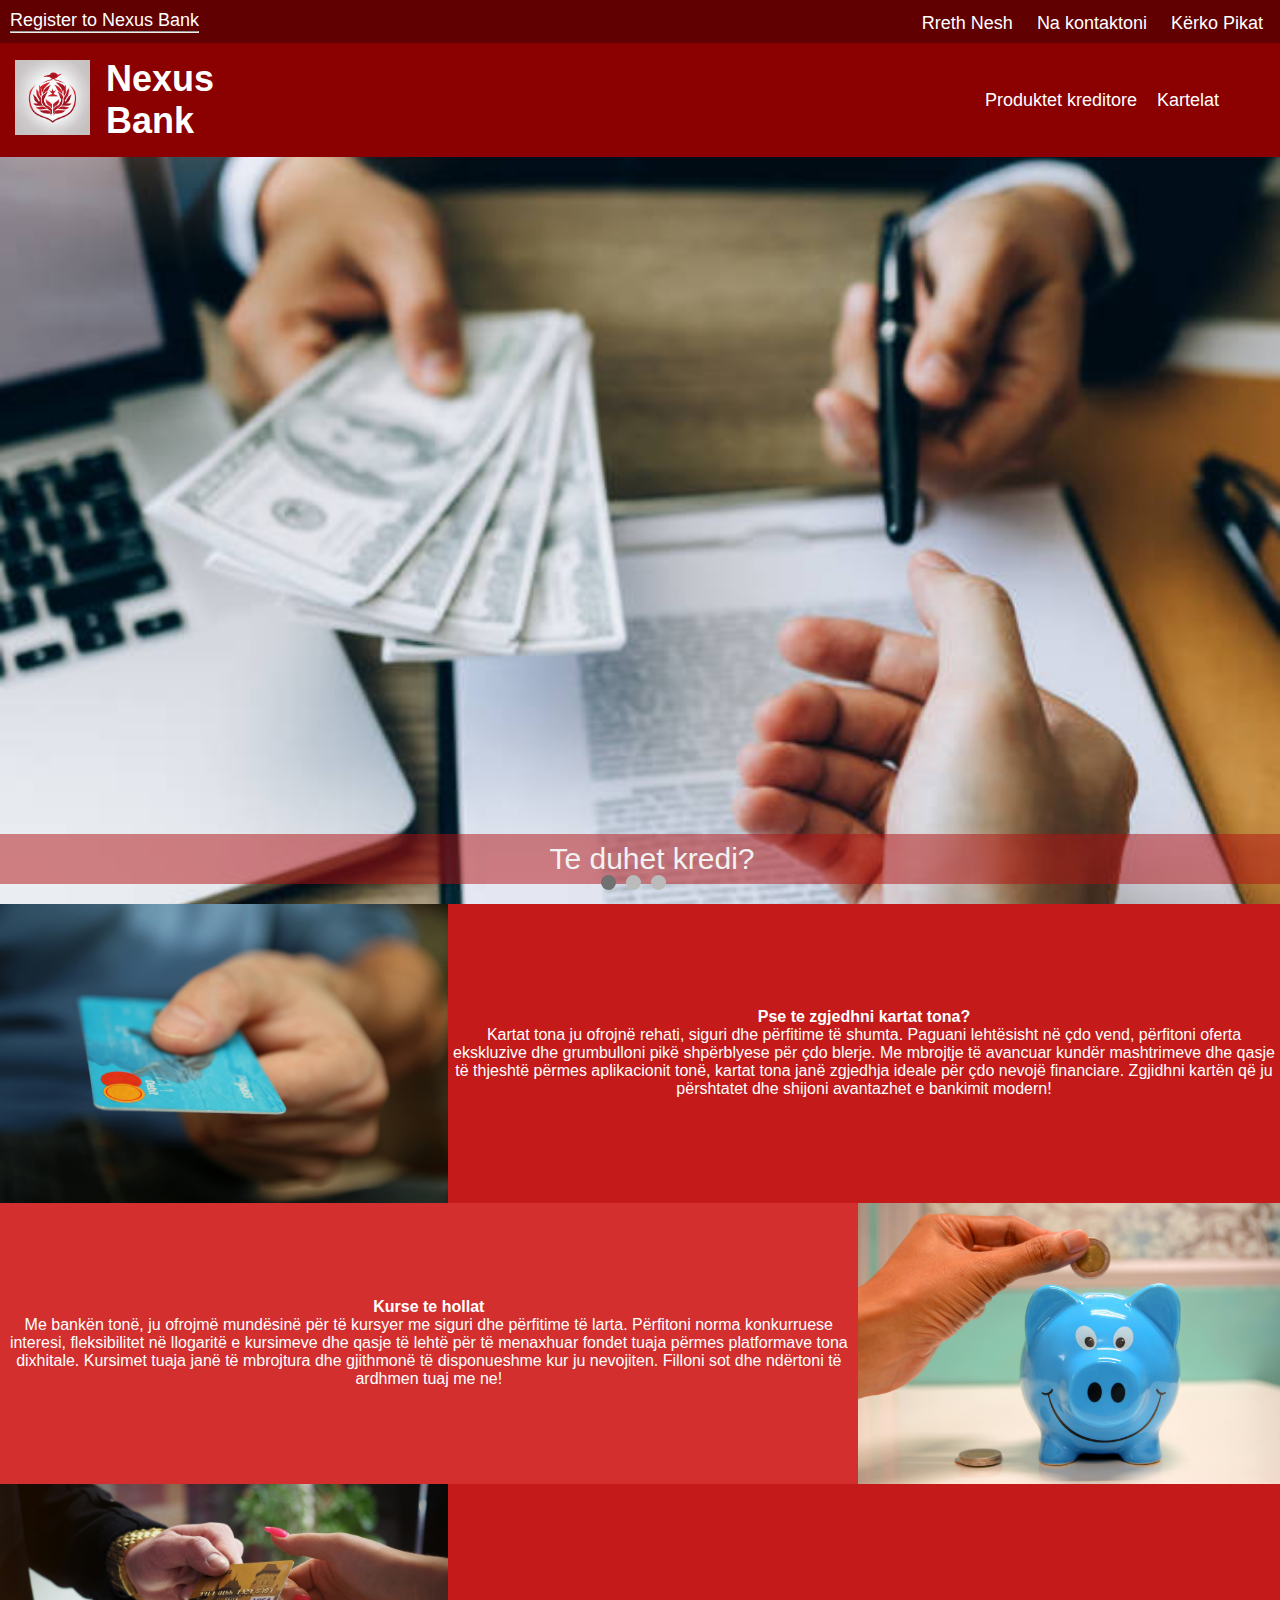
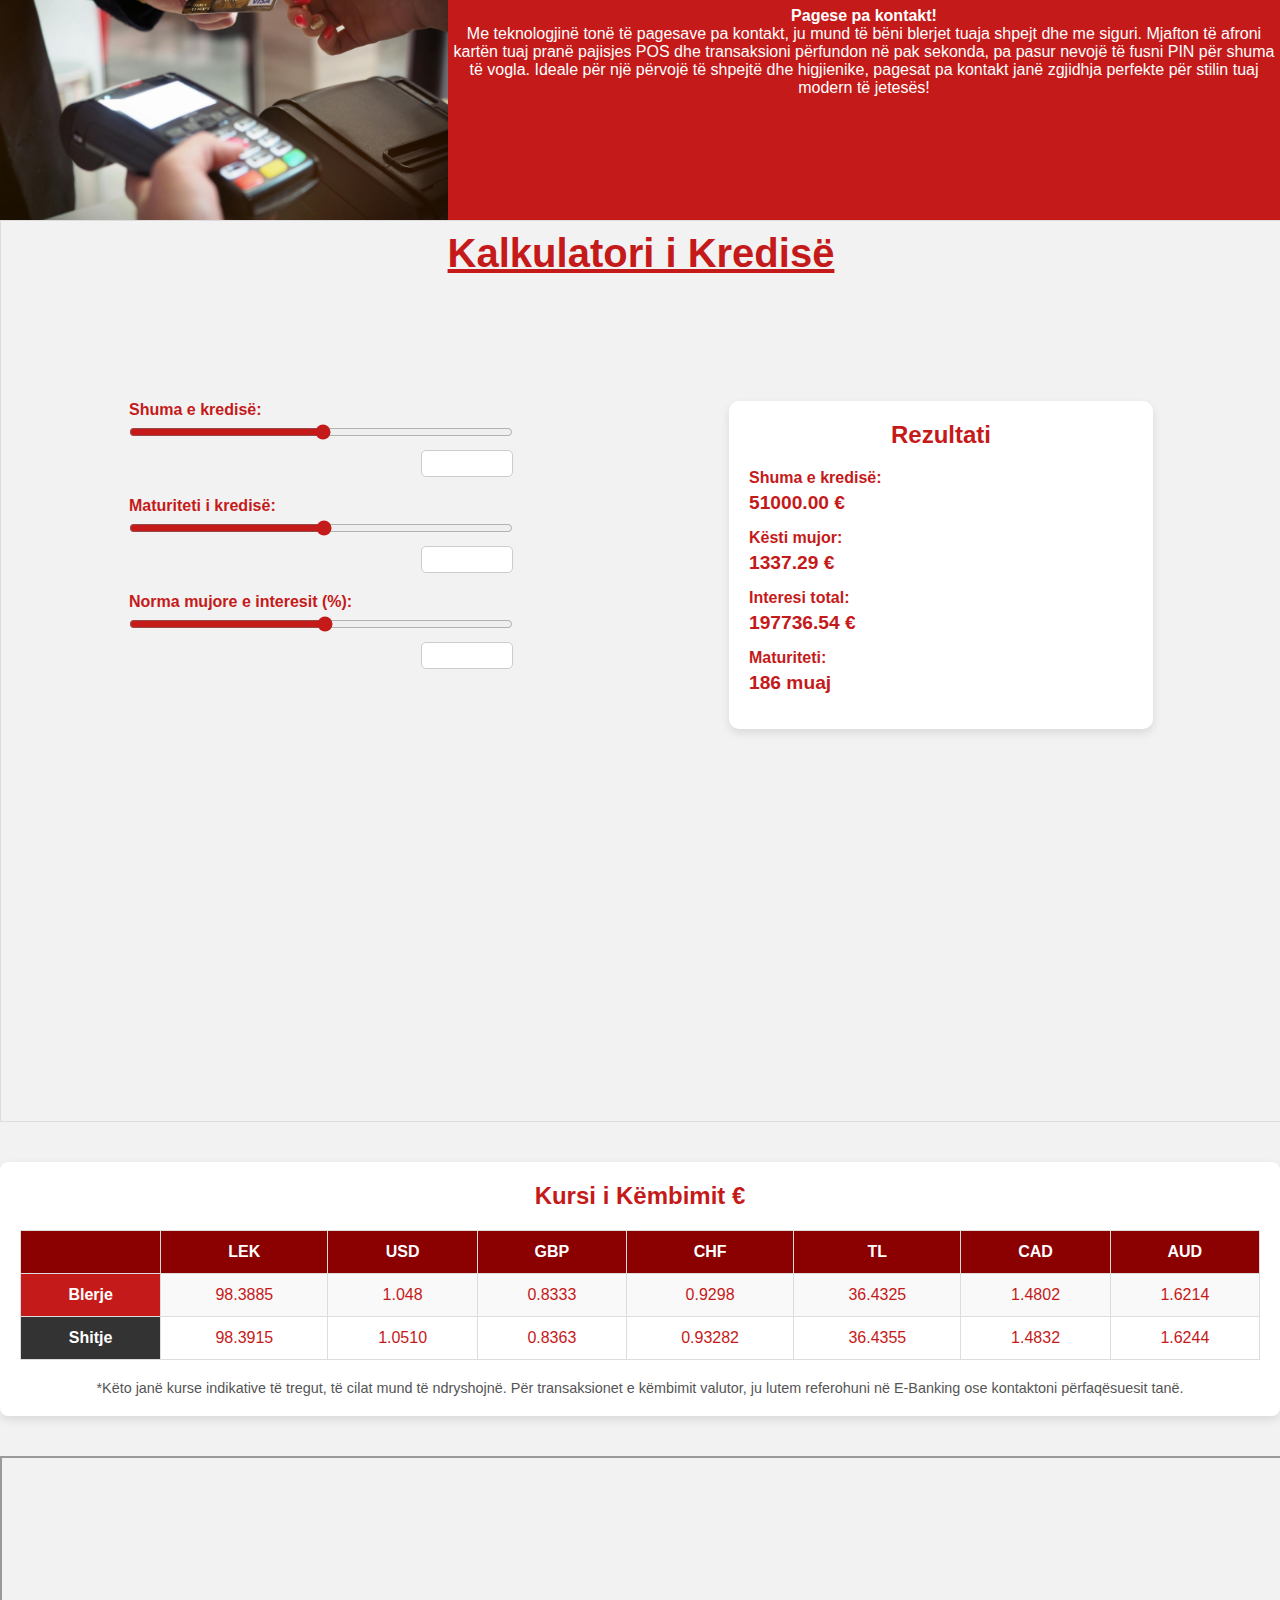
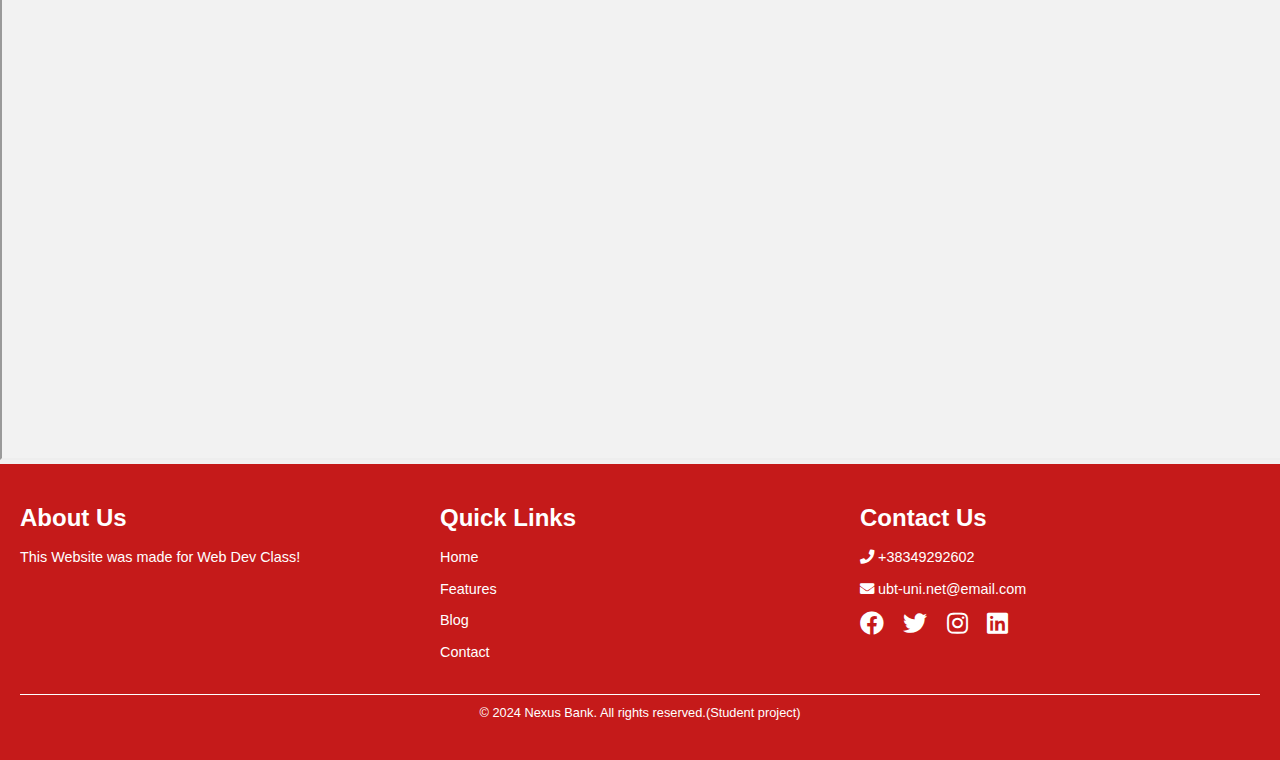
==== commit 6eba23e4: "changes (help)" ====
--- a/index.html
+++ b/index.html
@@ -68,39 +68,48 @@
     
     <!-- ========================= add something more ========================= -->
 
-
-    <!-- bruh what? -->
     <div id="Services" >
         <ul style="list-style-type: none;">
-            <div class="ServicesContainer">
-                <img src="images/Services.jpg" alt="Services">
-                    <li id="wrap"> 
-                        <div id="wrap">
-                            <b>Pse te zgjedhni kartat tona?</b><br> Kartat tona ju ofrojnë rehati, siguri dhe përfitime të shumta. Paguani lehtësisht në çdo vend, përfitoni oferta ekskluzive dhe grumbulloni pikë shpërblyese për çdo blerje. Me mbrojtje të avancuar kundër mashtrimeve dhe qasje të thjeshtë përmes aplikacionit tonë, kartat tona janë zgjedhja ideale për çdo nevojë financiare. Zgjidhni kartën që ju përshtatet dhe shijoni avantazhet e bankimit modern!
-                        </div>
-                    </li>
-            </div>
-              
-            <div class=" ServicesContainerRight">
-                <div id="wrap">
-                    <li>
-                        <b>Kurse te hollat</b><br> Me bankën tonë, ju ofrojmë mundësinë për të kursyer me siguri dhe përfitime të larta. Përfitoni norma konkurruese interesi, fleksibilitet në llogaritë e kursimeve dhe qasje të lehtë për të menaxhuar fondet tuaja përmes platformave tona dixhitale. Kursimet tuaja janë të mbrojtura dhe gjithmonë të disponueshme kur ju nevojiten. Filloni sot dhe ndërtoni të ardhmen tuaj me ne!
-                    </li>
+            <li>
+                <div class="ServicesContainer">
+                    <img src="images/Services.jpg" alt="Services"> 
+                    <div id="wrap">
+                        <b>Pse te zgjedhni kartat tona?</b><br>Kartat tona ju ofrojnë rehati, siguri dhe përfitime të shumta. 
+                        Paguani lehtësisht në çdo vend, përfitoni oferta ekskluzive dhe grumbulloni pikë shpërblyese për çdo blerje. 
+                        Me mbrojtje të avancuar kundër mashtrimeve dhe qasje të thjeshtë përmes aplikacionit tonë, 
+                        kartat tona janë zgjedhja ideale për çdo nevojë financiare. 
+                        Zgjidhni kartën që ju përshtatet dhe shijoni avantazhet e bankimit modern!
+                    </div>
                 </div>
-                <img src="images/Savings.jpg" alt="Savings">
-            </div>
-
-            <div class="ServicesContainer" id="Us">
-                <img src="images/NoContact.jpg "alt="Contactless">
+            </li>  
+
+            <li>
+                <div class=" ServicesContainerRight">
                     <div id="wrap">
-                        <li id="wrap">
-                        <b>Pagese pa kontakt! <br></b> Me teknologjinë tonë të pagesave pa kontakt, ju mund të bëni blerjet tuaja shpejt dhe me siguri. Mjafton të afroni kartën tuaj pranë pajisjes POS dhe transaksioni përfundon në pak sekonda, pa pasur nevojë të fusni PIN për shuma të vogla. Ideale për një përvojë të shpejtë dhe higjienike, pagesat pa kontakt janë zgjidhja perfekte për stilin tuaj modern të jetesës!
-                    </li>
-            </div>
-
-        </ul>
-            <!-- </div>
-        </div> -->
+                        <b>Kurse te hollat</b><br> Me bankën tonë, ju ofrojmë mundësinë për të kursyer me siguri dhe përfitime të larta. 
+                        Përfitoni norma konkurruese interesi, 
+                        fleksibilitet në llogaritë e kursimeve dhe qasje të lehtë për të menaxhuar fondet tuaja përmes platformave tona dixhitale. 
+                        Kursimet tuaja janë të mbrojtura dhe gjithmonë të disponueshme kur ju nevojiten. 
+                        Filloni sot dhe ndërtoni të ardhmen tuaj me ne!
+                    </div>
+                    <img src="images/Savings.jpg" alt="Savings">
+                </div>
+            </li>    
+
+            <li>
+                <div class="ServicesContainer" id="Us">
+                    <img src="images/NoContact.jpg "alt="Contactless">
+                    <div id="wrap">
+                        <b>Pagese pa kontakt! <br></b> Me teknologjinë tonë të pagesave pa kontakt, 
+                        ju mund të bëni blerjet tuaja shpejt dhe me siguri. 
+                        Mjafton të afroni kartën tuaj pranë pajisjes POS dhe transaksioni përfundon në pak sekonda, 
+                        pa pasur nevojë të fusni PIN për shuma të vogla. 
+                        Ideale për një përvojë të shpejtë dhe higjienike, 
+                        pagesat pa kontakt janë zgjidhja perfekte për stilin tuaj modern të jetesës!
+                    </div>
+                </div>    
+            </li>
+        </ul>
     </div>
 <!-- Kalkulatori i interesit kujdessssss -->
 <div id="Kalkulatori">
--- a/CSS/style.css
+++ b/CSS/style.css
@@ -90,11 +90,8 @@
     background-color: rgb(122, 16, 16);
 }
 
-
-/* ------------------------------------------------------------------------------------------------------------------------------------- */
-
-
-/* Slideshow */
+/* ============================================== Slideshow ============================================== */
+
 .slideshow-container {
     position: relative;
     max-width: 100%;
@@ -158,51 +155,43 @@
     animation-duration: 1.5s;
 }
 
-/* qitu osht per services */
+/* ============================================== qitu osht per services ============================================== */
+
 #Services{
-    /* margin-top: 5%; */
     background-color:  #C51A1A;
-    color: white;
-}
+}
+
 #Services img{
     margin: 0;
     padding: 0;
     max-width: 35%;
     object-fit: contain;
-
-}
+}
+
 .ServicesContainer {
     display: flex;
-    justify-content: flex-end;
-    align-items: center;     
-    
-    padding-right: 20px; 
+    align-items: center;         
+}
+
+#wrap    {
+    text-align: center;
     text-wrap: wrap;
-
-}
-#wrap    {
-    text-align: center;
-    text-wrap: wrap;
-   }
-.ServicesContainerRight {
-
- 
+}
+
+.ServicesContainerRight { 
     background-color:#D32F2F ;
-    color: white;
-    display: flex;
-    justify-content: space-between; 
+    display: flex;
     align-items: center; 
-    height: 300px;
-    /* padding: 0 20px; */
-
-}
+}
+
 .ServicesContainerRight img {
     margin: 0;
     padding: 0;
-    width: 33%;
-   
-}
-/* Kalkulatori */
+    width: 33%;   
+}
+
+/* ============================================== Kalkulatori ============================================== */
+
 #Kalkulatori {
     width: 100%;
     height: 100vh;
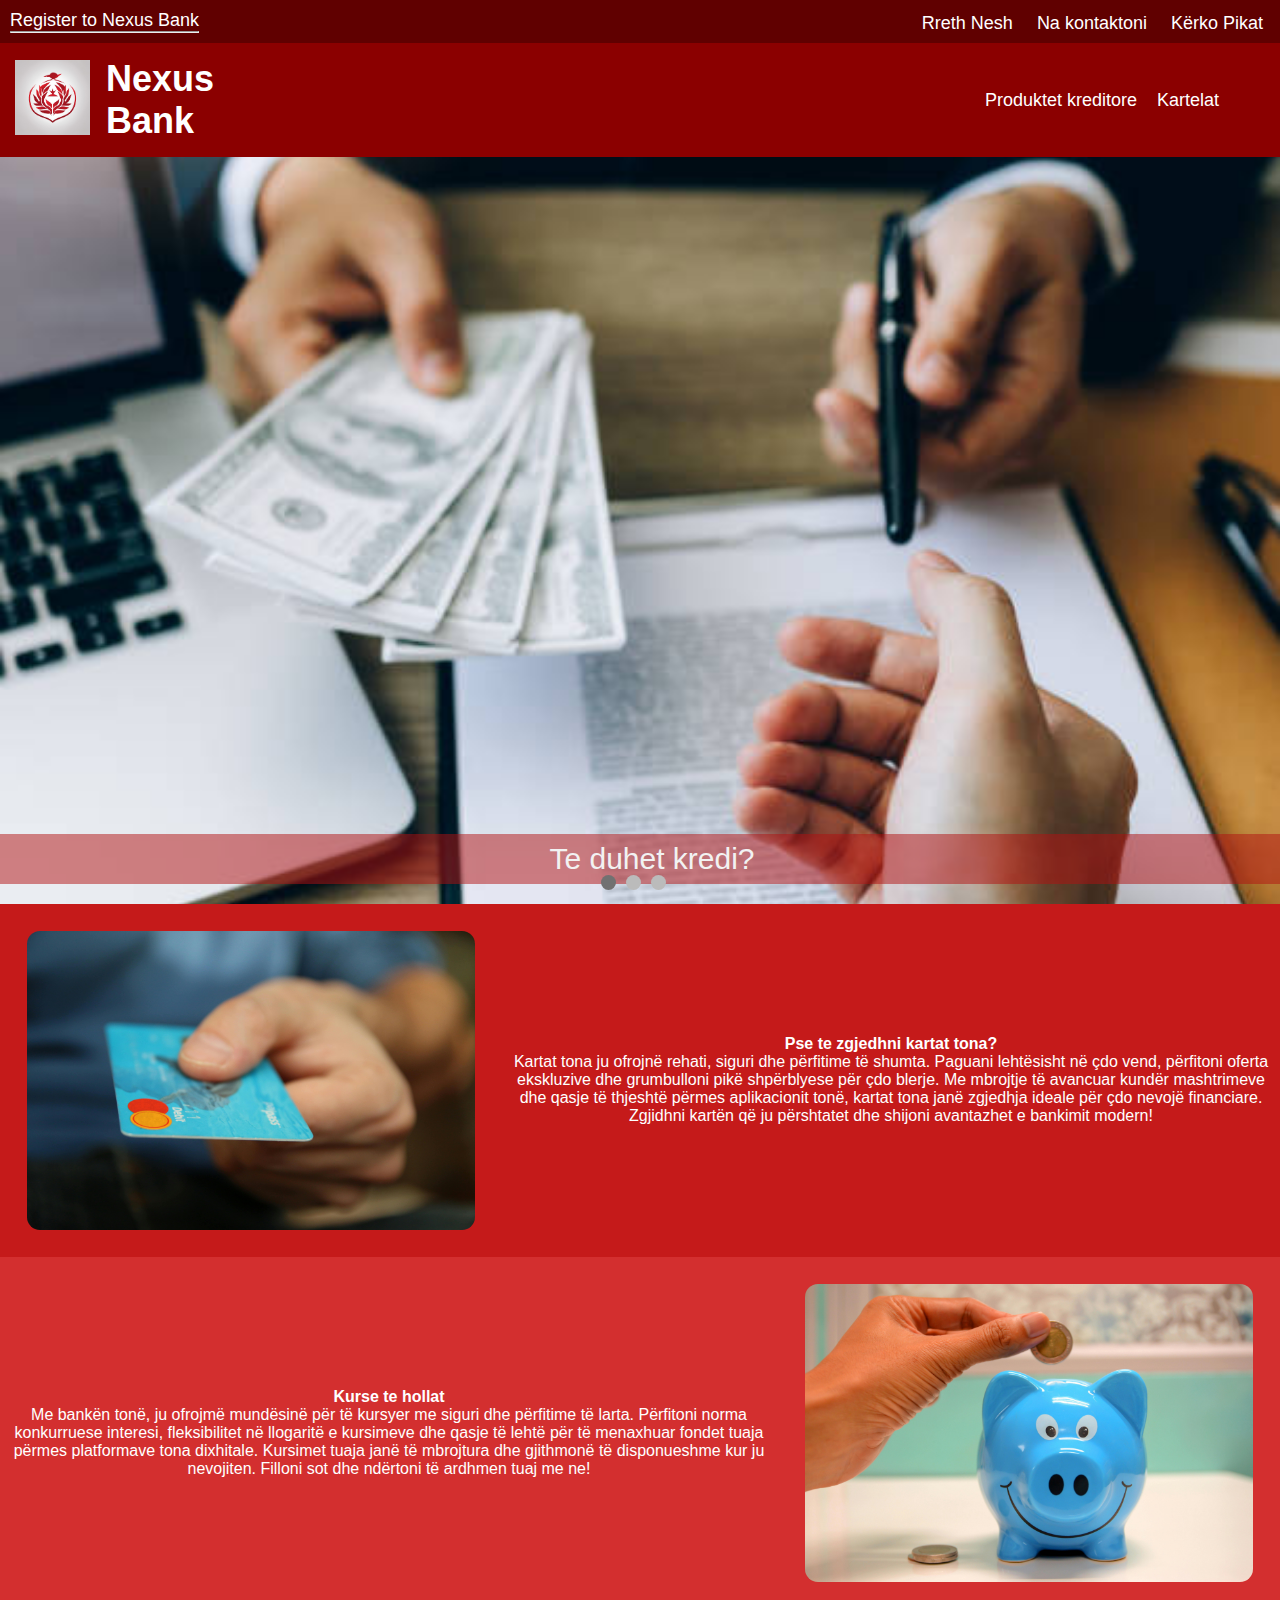
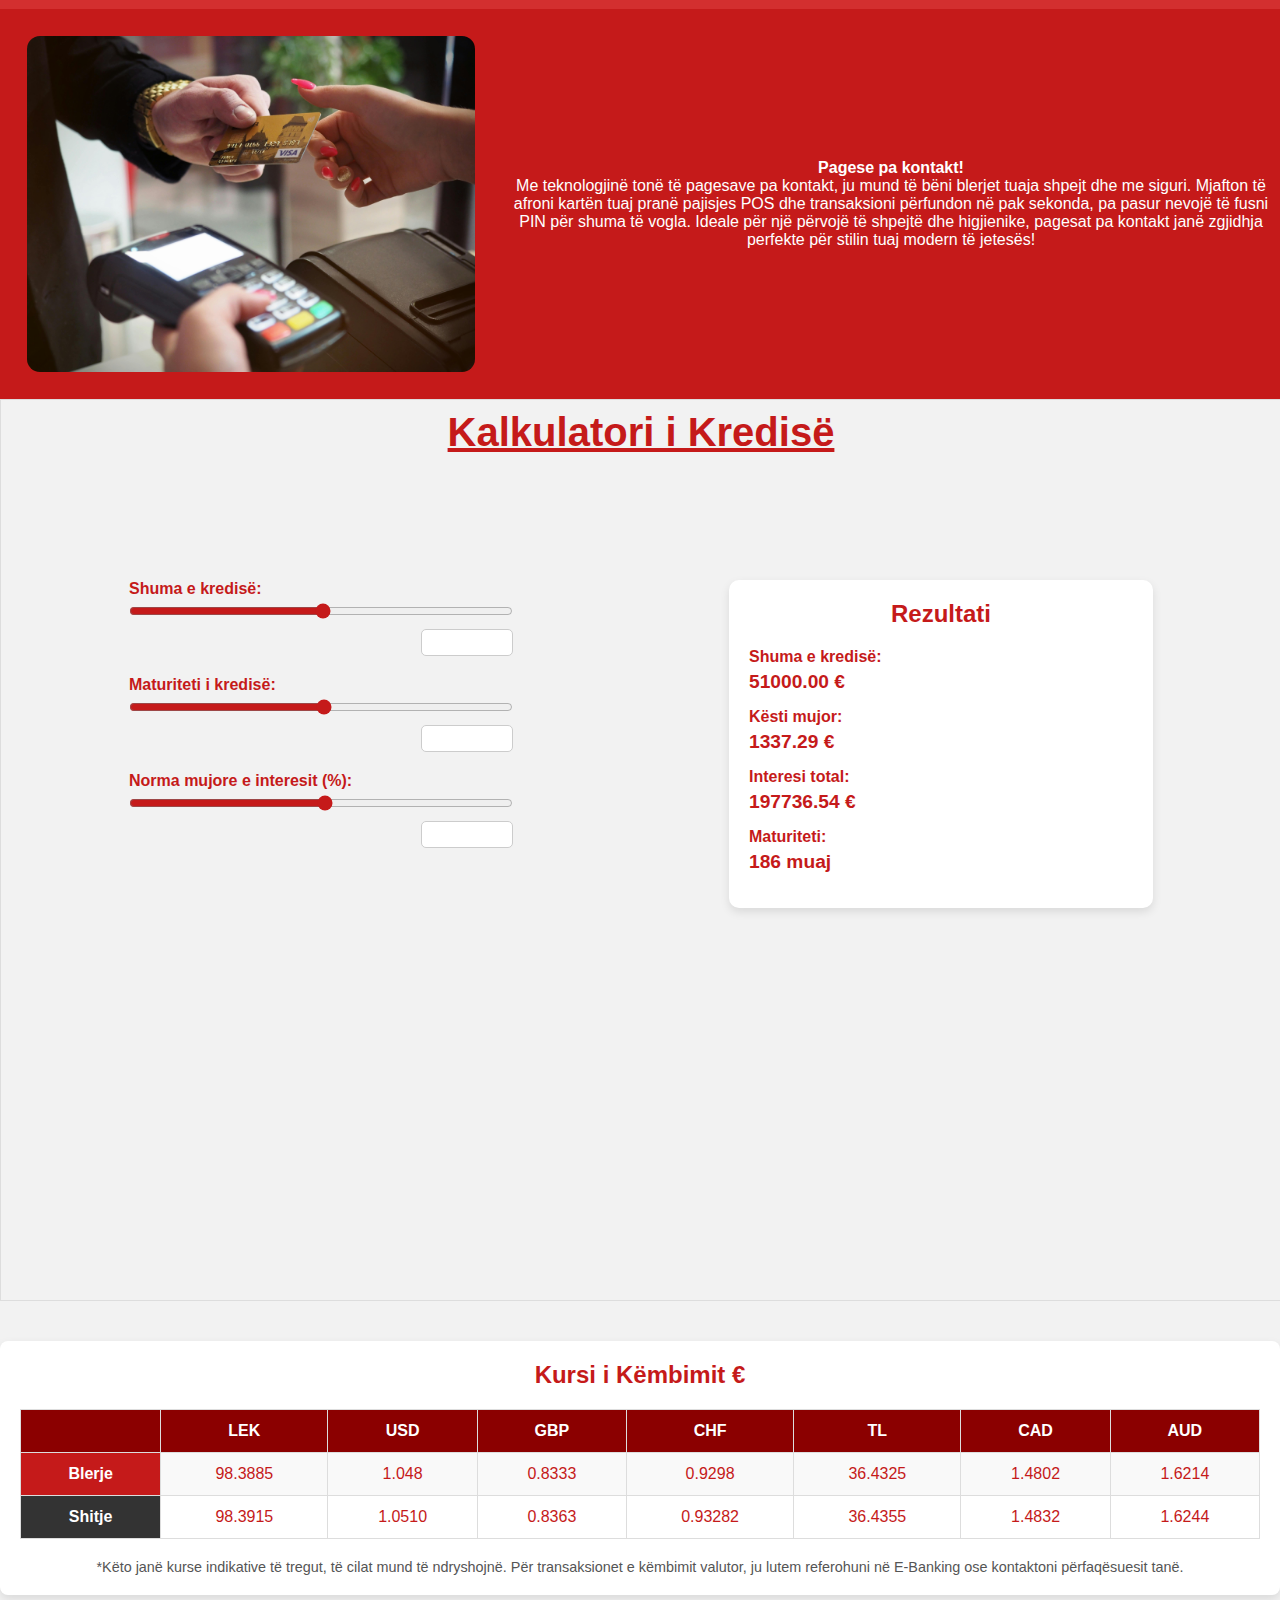
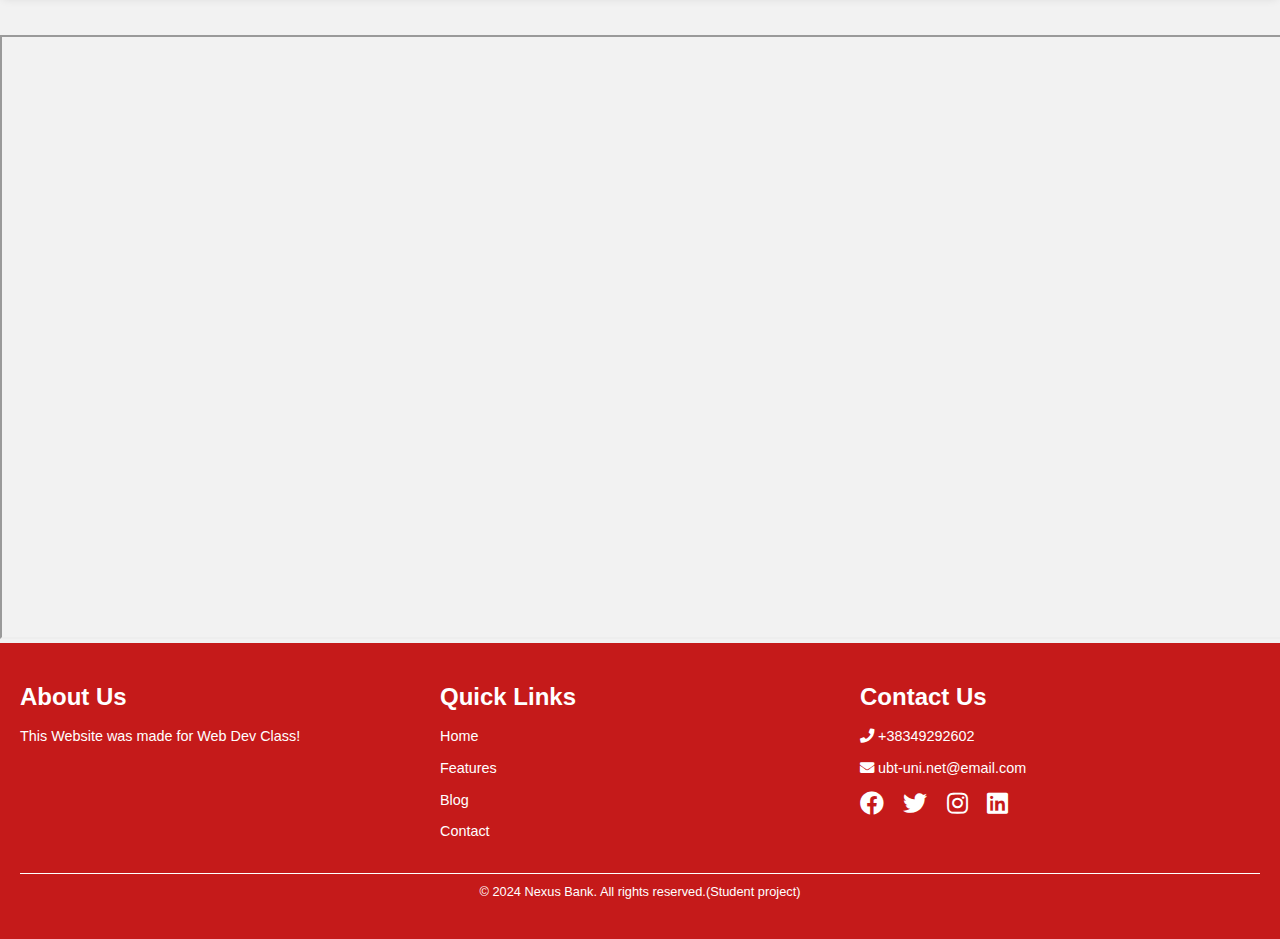
==== commit 0bc09a7c: "updating cards" ====
--- a/index.html
+++ b/index.html
@@ -72,7 +72,7 @@
         <ul style="list-style-type: none;">
             <li>
                 <div class="ServicesContainer">
-                    <img src="images/Services.jpg" alt="Services"> 
+                    <img src="images/Services.jpg" alt="Services" width="35%"> 
                     <div id="wrap">
                         <b>Pse te zgjedhni kartat tona?</b><br>Kartat tona ju ofrojnë rehati, siguri dhe përfitime të shumta. 
                         Paguani lehtësisht në çdo vend, përfitoni oferta ekskluzive dhe grumbulloni pikë shpërblyese për çdo blerje. 
@@ -92,13 +92,13 @@
                         Kursimet tuaja janë të mbrojtura dhe gjithmonë të disponueshme kur ju nevojiten. 
                         Filloni sot dhe ndërtoni të ardhmen tuaj me ne!
                     </div>
-                    <img src="images/Savings.jpg" alt="Savings">
+                    <img src="images/Savings.jpg" alt="Savings" width="35%">
                 </div>
             </li>    
 
             <li>
                 <div class="ServicesContainer" id="Us">
-                    <img src="images/NoContact.jpg "alt="Contactless">
+                    <img src="images/NoContact.jpg "alt="Contactless" width="35%">
                     <div id="wrap">
                         <b>Pagese pa kontakt! <br></b> Me teknologjinë tonë të pagesave pa kontakt, 
                         ju mund të bëni blerjet tuaja shpejt dhe me siguri. 
@@ -111,6 +111,7 @@
             </li>
         </ul>
     </div>
+
 <!-- Kalkulatori i interesit kujdessssss -->
 <div id="Kalkulatori">
     <h1 class="h1-general">Kalkulatori i Kredisë</h1>
--- a/CSS/style.css
+++ b/CSS/style.css
@@ -155,7 +155,29 @@
     animation-duration: 1.5s;
 }
 
-/* ============================================== qitu osht per services ============================================== */
+/* ============================================== services ============================================== */
+
+@keyframes slide-in-left {
+    from {
+        transform: translateX(-100%);
+        opacity: 0;
+    }
+    to {
+        transform: translateX(0);
+        opacity: 1;
+    }
+}
+
+@keyframes slide-in-right {
+    from {
+        transform: translateX(100%);
+        opacity: 0;
+    }
+    to {
+        transform: translateX(0);
+        opacity: 1;
+    }
+}
 
 #Services{
     background-color:  #C51A1A;
@@ -163,32 +185,28 @@
 
 #Services img{
     margin: 0;
-    padding: 0;
-    max-width: 35%;
+    padding: 3vh;
+    /* max-width: 35%; */
     object-fit: contain;
+    border-radius: 40px;
 }
 
 .ServicesContainer {
     display: flex;
-    align-items: center;         
-}
-
-#wrap    {
-    text-align: center;
-    text-wrap: wrap;
+    align-items: center;  
+    text-align: center;       
+    animation: slide-in-right 1.7s ease-out forwards;
 }
 
 .ServicesContainerRight { 
+    text-align: center;       
     background-color:#D32F2F ;
     display: flex;
     align-items: center; 
-}
-
-.ServicesContainerRight img {
-    margin: 0;
-    padding: 0;
-    width: 33%;   
-}
+    animation: slide-in-left 1.7s ease-out forwards;
+}
+
+
 
 /* ============================================== Kalkulatori ============================================== */
 
